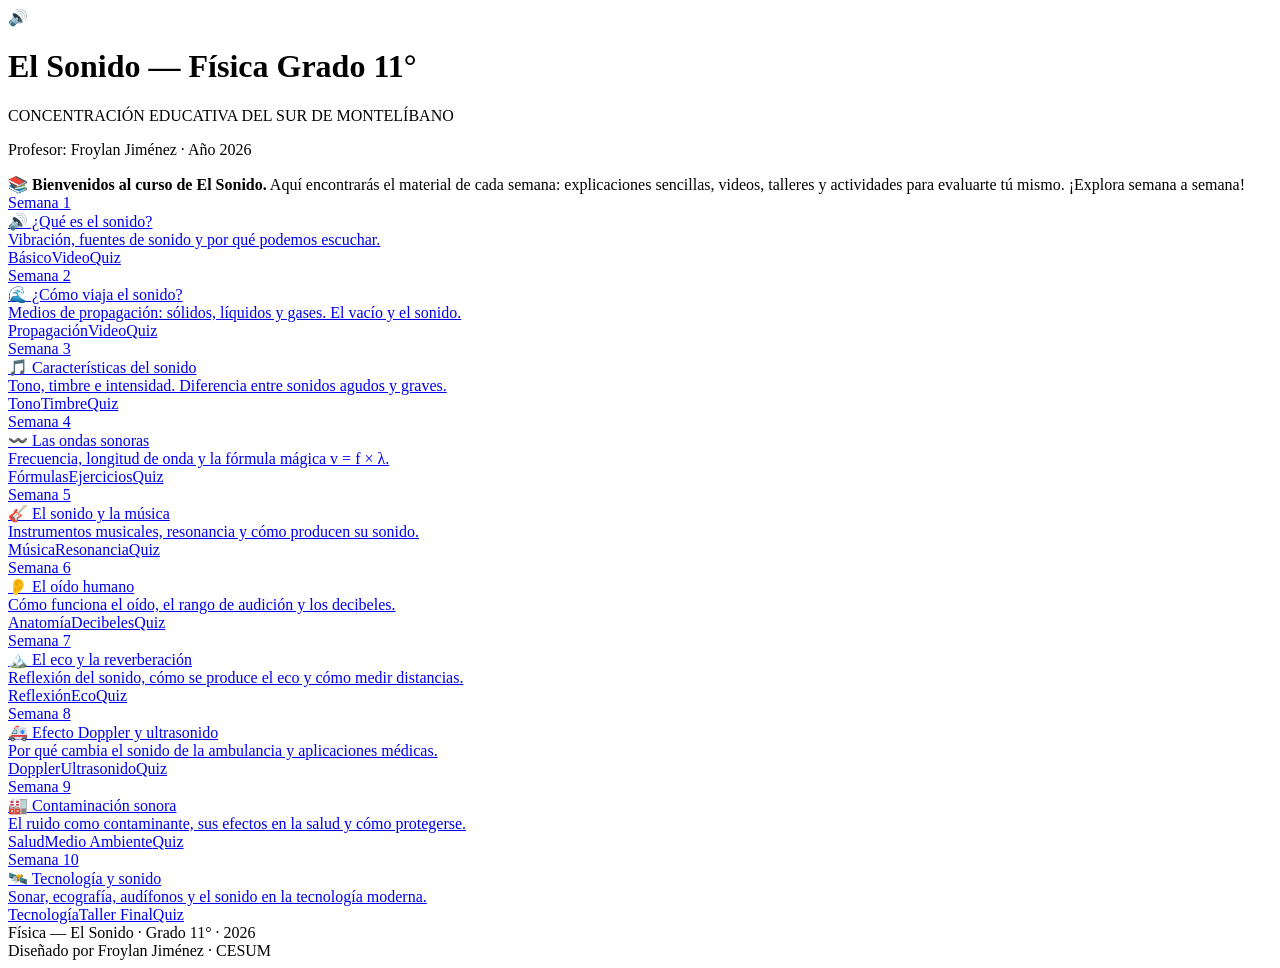
==== index.html @ 3eb586c8 "Agregar index.html" ====
<!DOCTYPE html>
<html lang="es">
<head>
<meta charset="UTF-8">
<meta name="viewport" content="width=device-width, initial-scale=1.0">
<title>Física — El Sonido | Grado 11° CESUM 2026</title>
<link rel="stylesheet" href="style.css">
</head>
<body>

<header class="site-header">
  <div class="logo-icon">🔊</div>
  <h1>El Sonido — Física Grado 11°</h1>
  <p class="subtitle">CONCENTRACIÓN EDUCATIVA DEL SUR DE MONTELÍBANO</p>
  <p class="profe">Profesor: Froylan Jiménez · Año 2026</p>
</header>

<div class="container">
  <div class="box box-info" style="margin-top:0">
    📚 <strong>Bienvenidos al curso de El Sonido.</strong> Aquí encontrarás el material de cada semana: explicaciones sencillas, videos, talleres y actividades para evaluarte tú mismo. ¡Explora semana a semana!
  </div>

  <div class="weeks-grid">

    <a href="semana1.html" class="week-card" style="border-color:#e53935">
      <div class="week-num">Semana 1</div>
      <div class="week-title">🔊 ¿Qué es el sonido?</div>
      <div class="week-desc">Vibración, fuentes de sonido y por qué podemos escuchar.</div>
      <div class="week-tags"><span class="tag">Básico</span><span class="tag">Video</span><span class="tag">Quiz</span></div>
    </a>

    <a href="semana2.html" class="week-card" style="border-color:#e67e22">
      <div class="week-num">Semana 2</div>
      <div class="week-title">🌊 ¿Cómo viaja el sonido?</div>
      <div class="week-desc">Medios de propagación: sólidos, líquidos y gases. El vacío y el sonido.</div>
      <div class="week-tags"><span class="tag">Propagación</span><span class="tag">Video</span><span class="tag">Quiz</span></div>
    </a>

    <a href="semana3.html" class="week-card" style="border-color:#f1c40f">
      <div class="week-num">Semana 3</div>
      <div class="week-title">🎵 Características del sonido</div>
      <div class="week-desc">Tono, timbre e intensidad. Diferencia entre sonidos agudos y graves.</div>
      <div class="week-tags"><span class="tag">Tono</span><span class="tag">Timbre</span><span class="tag">Quiz</span></div>
    </a>

    <a href="semana4.html" class="week-card" style="border-color:#2ecc71">
      <div class="week-num">Semana 4</div>
      <div class="week-title">〰️ Las ondas sonoras</div>
      <div class="week-desc">Frecuencia, longitud de onda y la fórmula mágica v = f × λ.</div>
      <div class="week-tags"><span class="tag">Fórmulas</span><span class="tag">Ejercicios</span><span class="tag">Quiz</span></div>
    </a>

    <a href="semana5.html" class="week-card" style="border-color:#1abc9c">
      <div class="week-num">Semana 5</div>
      <div class="week-title">🎸 El sonido y la música</div>
      <div class="week-desc">Instrumentos musicales, resonancia y cómo producen su sonido.</div>
      <div class="week-tags"><span class="tag">Música</span><span class="tag">Resonancia</span><span class="tag">Quiz</span></div>
    </a>

    <a href="semana6.html" class="week-card" style="border-color:#3498db">
      <div class="week-num">Semana 6</div>
      <div class="week-title">👂 El oído humano</div>
      <div class="week-desc">Cómo funciona el oído, el rango de audición y los decibeles.</div>
      <div class="week-tags"><span class="tag">Anatomía</span><span class="tag">Decibeles</span><span class="tag">Quiz</span></div>
    </a>

    <a href="semana7.html" class="week-card" style="border-color:#9b59b6">
      <div class="week-num">Semana 7</div>
      <div class="week-title">🏔️ El eco y la reverberación</div>
      <div class="week-desc">Reflexión del sonido, cómo se produce el eco y cómo medir distancias.</div>
      <div class="week-tags"><span class="tag">Reflexión</span><span class="tag">Eco</span><span class="tag">Quiz</span></div>
    </a>

    <a href="semana8.html" class="week-card" style="border-color:#e91e63">
      <div class="week-num">Semana 8</div>
      <div class="week-title">🚑 Efecto Doppler y ultrasonido</div>
      <div class="week-desc">Por qué cambia el sonido de la ambulancia y aplicaciones médicas.</div>
      <div class="week-tags"><span class="tag">Doppler</span><span class="tag">Ultrasonido</span><span class="tag">Quiz</span></div>
    </a>

    <a href="semana9.html" class="week-card" style="border-color:#ff5722">
      <div class="week-num">Semana 9</div>
      <div class="week-title">🏭 Contaminación sonora</div>
      <div class="week-desc">El ruido como contaminante, sus efectos en la salud y cómo protegerse.</div>
      <div class="week-tags"><span class="tag">Salud</span><span class="tag">Medio Ambiente</span><span class="tag">Quiz</span></div>
    </a>

    <a href="semana10.html" class="week-card" style="border-color:#607d8b">
      <div class="week-num">Semana 10</div>
      <div class="week-title">🛰️ Tecnología y sonido</div>
      <div class="week-desc">Sonar, ecografía, audífonos y el sonido en la tecnología moderna.</div>
      <div class="week-tags"><span class="tag">Tecnología</span><span class="tag">Taller Final</span><span class="tag">Quiz</span></div>
    </a>

  </div>
</div>

<footer class="site-footer">
  Física — El Sonido · Grado 11° · 2026
  <div class="creditos">Diseñado por Froylan Jiménez · CESUM</div>
</footer>
</body>
</html>
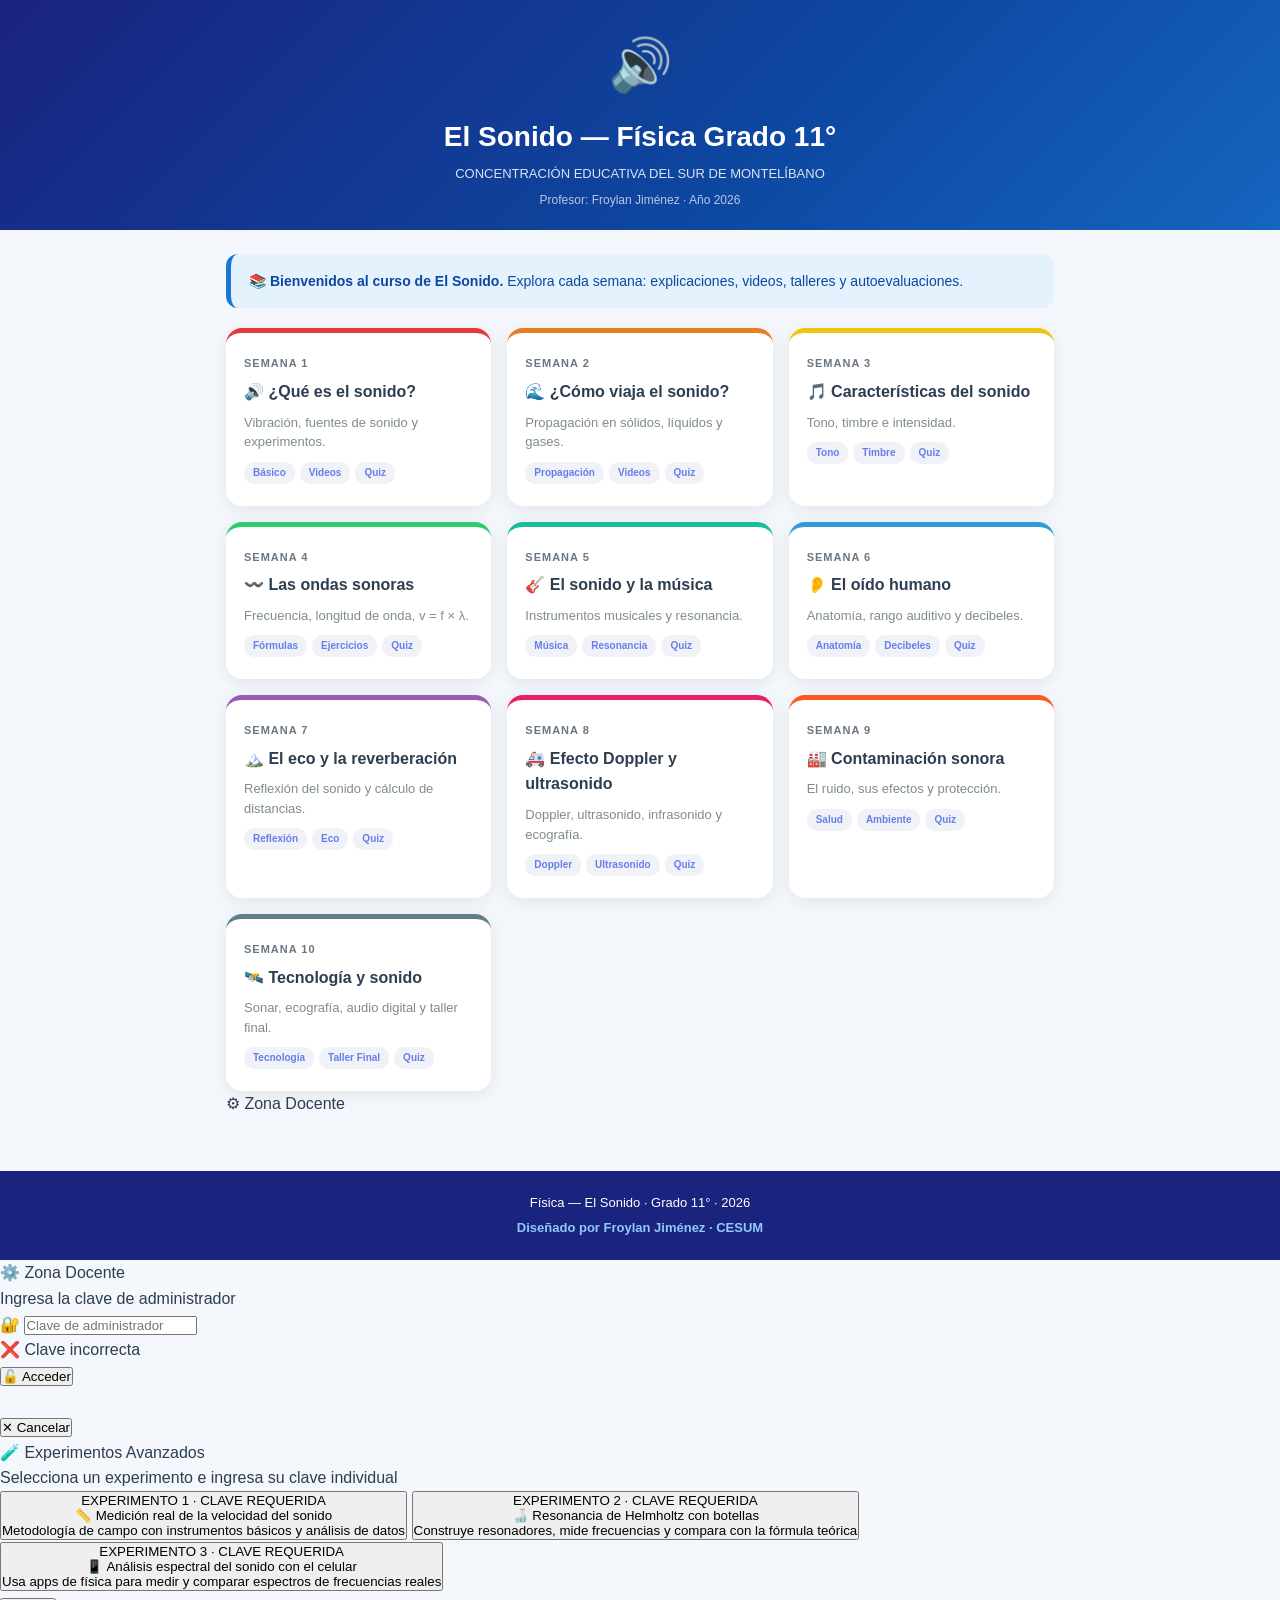
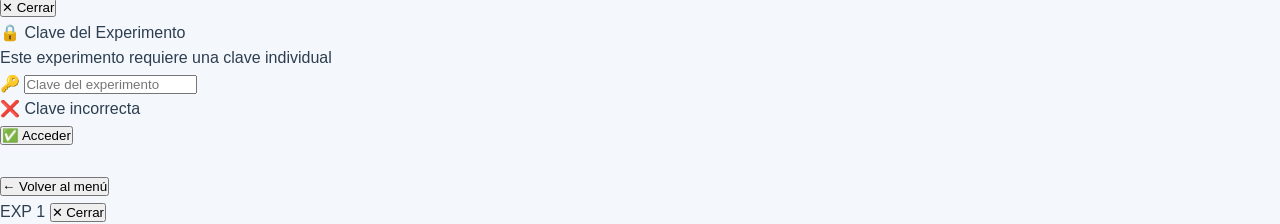
==== commit fbb9dec7: "fix: arreglar quiz, videos YouTube y agregar panel admin con experimentos" ====
--- a/index.html
+++ b/index.html
@@ -17,81 +17,65 @@
 
 <div class="container">
   <div class="box box-info" style="margin-top:0">
-    📚 <strong>Bienvenidos al curso de El Sonido.</strong> Aquí encontrarás el material de cada semana: explicaciones sencillas, videos, talleres y actividades para evaluarte tú mismo. ¡Explora semana a semana!
+    📚 <strong>Bienvenidos al curso de El Sonido.</strong> Explora cada semana: explicaciones, videos, talleres y autoevaluaciones.
   </div>
 
   <div class="weeks-grid">
-
     <a href="semana1.html" class="week-card" style="border-color:#e53935">
-      <div class="week-num">Semana 1</div>
-      <div class="week-title">🔊 ¿Qué es el sonido?</div>
-      <div class="week-desc">Vibración, fuentes de sonido y por qué podemos escuchar.</div>
-      <div class="week-tags"><span class="tag">Básico</span><span class="tag">Video</span><span class="tag">Quiz</span></div>
-    </a>
-
+      <div class="week-num">Semana 1</div><div class="week-title">🔊 ¿Qué es el sonido?</div>
+      <div class="week-desc">Vibración, fuentes de sonido y experimentos.</div>
+      <div class="week-tags"><span class="tag">Básico</span><span class="tag">Videos</span><span class="tag">Quiz</span></div>
+    </a>
     <a href="semana2.html" class="week-card" style="border-color:#e67e22">
-      <div class="week-num">Semana 2</div>
-      <div class="week-title">🌊 ¿Cómo viaja el sonido?</div>
-      <div class="week-desc">Medios de propagación: sólidos, líquidos y gases. El vacío y el sonido.</div>
-      <div class="week-tags"><span class="tag">Propagación</span><span class="tag">Video</span><span class="tag">Quiz</span></div>
-    </a>
-
+      <div class="week-num">Semana 2</div><div class="week-title">🌊 ¿Cómo viaja el sonido?</div>
+      <div class="week-desc">Propagación en sólidos, líquidos y gases.</div>
+      <div class="week-tags"><span class="tag">Propagación</span><span class="tag">Videos</span><span class="tag">Quiz</span></div>
+    </a>
     <a href="semana3.html" class="week-card" style="border-color:#f1c40f">
-      <div class="week-num">Semana 3</div>
-      <div class="week-title">🎵 Características del sonido</div>
-      <div class="week-desc">Tono, timbre e intensidad. Diferencia entre sonidos agudos y graves.</div>
+      <div class="week-num">Semana 3</div><div class="week-title">🎵 Características del sonido</div>
+      <div class="week-desc">Tono, timbre e intensidad.</div>
       <div class="week-tags"><span class="tag">Tono</span><span class="tag">Timbre</span><span class="tag">Quiz</span></div>
     </a>
-
     <a href="semana4.html" class="week-card" style="border-color:#2ecc71">
-      <div class="week-num">Semana 4</div>
-      <div class="week-title">〰️ Las ondas sonoras</div>
-      <div class="week-desc">Frecuencia, longitud de onda y la fórmula mágica v = f × λ.</div>
+      <div class="week-num">Semana 4</div><div class="week-title">〰️ Las ondas sonoras</div>
+      <div class="week-desc">Frecuencia, longitud de onda, v = f × λ.</div>
       <div class="week-tags"><span class="tag">Fórmulas</span><span class="tag">Ejercicios</span><span class="tag">Quiz</span></div>
     </a>
-
     <a href="semana5.html" class="week-card" style="border-color:#1abc9c">
-      <div class="week-num">Semana 5</div>
-      <div class="week-title">🎸 El sonido y la música</div>
-      <div class="week-desc">Instrumentos musicales, resonancia y cómo producen su sonido.</div>
+      <div class="week-num">Semana 5</div><div class="week-title">🎸 El sonido y la música</div>
+      <div class="week-desc">Instrumentos musicales y resonancia.</div>
       <div class="week-tags"><span class="tag">Música</span><span class="tag">Resonancia</span><span class="tag">Quiz</span></div>
     </a>
-
     <a href="semana6.html" class="week-card" style="border-color:#3498db">
-      <div class="week-num">Semana 6</div>
-      <div class="week-title">👂 El oído humano</div>
-      <div class="week-desc">Cómo funciona el oído, el rango de audición y los decibeles.</div>
+      <div class="week-num">Semana 6</div><div class="week-title">👂 El oído humano</div>
+      <div class="week-desc">Anatomía, rango auditivo y decibeles.</div>
       <div class="week-tags"><span class="tag">Anatomía</span><span class="tag">Decibeles</span><span class="tag">Quiz</span></div>
     </a>
-
     <a href="semana7.html" class="week-card" style="border-color:#9b59b6">
-      <div class="week-num">Semana 7</div>
-      <div class="week-title">🏔️ El eco y la reverberación</div>
-      <div class="week-desc">Reflexión del sonido, cómo se produce el eco y cómo medir distancias.</div>
+      <div class="week-num">Semana 7</div><div class="week-title">🏔️ El eco y la reverberación</div>
+      <div class="week-desc">Reflexión del sonido y cálculo de distancias.</div>
       <div class="week-tags"><span class="tag">Reflexión</span><span class="tag">Eco</span><span class="tag">Quiz</span></div>
     </a>
-
     <a href="semana8.html" class="week-card" style="border-color:#e91e63">
-      <div class="week-num">Semana 8</div>
-      <div class="week-title">🚑 Efecto Doppler y ultrasonido</div>
-      <div class="week-desc">Por qué cambia el sonido de la ambulancia y aplicaciones médicas.</div>
+      <div class="week-num">Semana 8</div><div class="week-title">🚑 Efecto Doppler y ultrasonido</div>
+      <div class="week-desc">Doppler, ultrasonido, infrasonido y ecografía.</div>
       <div class="week-tags"><span class="tag">Doppler</span><span class="tag">Ultrasonido</span><span class="tag">Quiz</span></div>
     </a>
-
     <a href="semana9.html" class="week-card" style="border-color:#ff5722">
-      <div class="week-num">Semana 9</div>
-      <div class="week-title">🏭 Contaminación sonora</div>
-      <div class="week-desc">El ruido como contaminante, sus efectos en la salud y cómo protegerse.</div>
-      <div class="week-tags"><span class="tag">Salud</span><span class="tag">Medio Ambiente</span><span class="tag">Quiz</span></div>
-    </a>
-
+      <div class="week-num">Semana 9</div><div class="week-title">🏭 Contaminación sonora</div>
+      <div class="week-desc">El ruido, sus efectos y protección.</div>
+      <div class="week-tags"><span class="tag">Salud</span><span class="tag">Ambiente</span><span class="tag">Quiz</span></div>
+    </a>
     <a href="semana10.html" class="week-card" style="border-color:#607d8b">
-      <div class="week-num">Semana 10</div>
-      <div class="week-title">🛰️ Tecnología y sonido</div>
-      <div class="week-desc">Sonar, ecografía, audífonos y el sonido en la tecnología moderna.</div>
+      <div class="week-num">Semana 10</div><div class="week-title">🛰️ Tecnología y sonido</div>
+      <div class="week-desc">Sonar, ecografía, audio digital y taller final.</div>
       <div class="week-tags"><span class="tag">Tecnología</span><span class="tag">Taller Final</span><span class="tag">Quiz</span></div>
     </a>
-
+  </div>
+
+  <!-- ADMIN ENTRY -->
+  <div class="admin-entry">
+    <span class="admin-link" onclick="abrirAdmin()">⚙ Zona Docente</span>
   </div>
 </div>
 
@@ -99,5 +83,321 @@
   Física — El Sonido · Grado 11° · 2026
   <div class="creditos">Diseñado por Froylan Jiménez · CESUM</div>
 </footer>
+
+<!-- ═══ MODAL ADMIN MASTER ══════════════════════════════════════════════════ -->
+<div class="admin-modal-overlay" id="adminOverlay">
+  <div class="admin-modal" id="adminModal">
+    <div class="admin-modal-title">⚙️ Zona Docente</div>
+    <div class="admin-modal-sub">Ingresa la clave de administrador</div>
+    <div class="admin-input-group">
+      <span class="admin-input-icon">🔐</span>
+      <input type="password" id="adminClaveInput" placeholder="Clave de administrador"
+             onkeypress="if(event.key==='Enter')verificarAdmin()">
+    </div>
+    <div class="admin-err" id="adminErr">❌ Clave incorrecta</div>
+    <button class="admin-submit" onclick="verificarAdmin()">🔓 Acceder</button>
+    <br><br>
+    <button class="admin-back" onclick="cerrarAdmin()">✕ Cancelar</button>
+  </div>
+</div>
+
+<!-- ═══ MODAL MENÚ EXPERIMENTOS ═════════════════════════════════════════════ -->
+<div class="admin-modal-overlay" id="menuExpOverlay">
+  <div class="admin-modal">
+    <div class="admin-modal-title">🧪 Experimentos Avanzados</div>
+    <div class="admin-modal-sub">Selecciona un experimento e ingresa su clave individual</div>
+    <div class="admin-exp-list">
+      <button class="admin-exp-btn" onclick="abrirExp(1)">
+        <div class="admin-exp-num">EXPERIMENTO 1 · CLAVE REQUERIDA</div>
+        <div class="admin-exp-name">📏 Medición real de la velocidad del sonido</div>
+        <div class="admin-exp-desc">Metodología de campo con instrumentos básicos y análisis de datos</div>
+      </button>
+      <button class="admin-exp-btn" onclick="abrirExp(2)">
+        <div class="admin-exp-num">EXPERIMENTO 2 · CLAVE REQUERIDA</div>
+        <div class="admin-exp-name">🍶 Resonancia de Helmholtz con botellas</div>
+        <div class="admin-exp-desc">Construye resonadores, mide frecuencias y compara con la fórmula teórica</div>
+      </button>
+      <button class="admin-exp-btn" onclick="abrirExp(3)">
+        <div class="admin-exp-num">EXPERIMENTO 3 · CLAVE REQUERIDA</div>
+        <div class="admin-exp-name">📱 Análisis espectral del sonido con el celular</div>
+        <div class="admin-exp-desc">Usa apps de física para medir y comparar espectros de frecuencias reales</div>
+      </button>
+    </div>
+    <button class="admin-back" onclick="cerrarMenuExp()">✕ Cerrar</button>
+  </div>
+</div>
+
+<!-- ═══ MODAL CLAVE EXPERIMENTO ═════════════════════════════════════════════ -->
+<div class="admin-modal-overlay" id="expClaveOverlay">
+  <div class="admin-modal">
+    <div class="admin-modal-title" id="expClaveTitle">🔒 Clave del Experimento</div>
+    <div class="admin-modal-sub">Este experimento requiere una clave individual</div>
+    <div class="admin-input-group">
+      <span class="admin-input-icon">🔑</span>
+      <input type="password" id="expClaveInput" placeholder="Clave del experimento"
+             onkeypress="if(event.key==='Enter')verificarExpClave()">
+    </div>
+    <div class="admin-err" id="expClaveErr">❌ Clave incorrecta</div>
+    <button class="admin-submit" onclick="verificarExpClave()">✅ Acceder</button>
+    <br><br>
+    <button class="admin-back" onclick="volverMenu()">← Volver al menú</button>
+  </div>
+</div>
+
+<!-- ═══ CONTENIDO EXPERIMENTOS ══════════════════════════════════════════════ -->
+<div class="admin-modal-overlay" id="expContentOverlay">
+  <div class="exp-modal">
+    <div class="exp-header">
+      <span class="exp-badge" id="expBadge">EXP 1</span>
+      <span class="exp-title" id="expTitle"></span>
+      <button class="close-exp" onclick="cerrarExpContent()">✕ Cerrar</button>
+    </div>
+    <div id="expContent"></div>
+  </div>
+</div>
+
+<script>
+// ── EXPERIMENTOS (contenido completo) ────────────────────────────────────────
+const EXPERIMENTOS = {
+  1: {
+    badge: "EXP 1 · MrBot01",
+    title: "Medición real de la velocidad del sonido",
+    clave: "MrBot01",
+    html: `
+      <div class="box box-info">🎯 <strong>Objetivo:</strong> Medir experimentalmente la velocidad del sonido en el aire y comparar con el valor teórico (343 m/s).</div>
+      <div class="section" style="margin:0 0 16px 0">
+        <div class="section-title" style="font-size:16px">📦 Materiales necesarios</div>
+        <ul>
+          <li>📏 Cinta métrica o medidor de 100 metros mínimo</li>
+          <li>📱 2 teléfonos celulares con cronómetro o app de medición de tiempo (recomendada: <strong>Physics Toolbox Suite</strong>)</li>
+          <li>👏 2 tablas de madera para hacer un golpe fuerte (o palmas)</li>
+          <li>📓 Cuaderno para anotar datos</li>
+          <li>👥 Mínimo 3 personas (2 experimentadores + 1 anotador)</li>
+        </ul>
+      </div>
+      <div class="section" style="margin:0 0 16px 0">
+        <div class="section-title" style="font-size:16px">🔬 Procedimiento</div>
+        <div class="steps">
+          <div class="step"><div class="step-num" style="background:#e94560">1</div><div class="step-text">Mide y marca una distancia de exactamente <strong>100 metros</strong> en campo abierto (cancha, calle larga).</div></div>
+          <div class="step"><div class="step-num" style="background:#e94560">2</div><div class="step-text">Persona A se ubica en un extremo con las tablas. Persona B en el otro extremo con cronómetro activo.</div></div>
+          <div class="step"><div class="step-num" style="background:#e94560">3</div><div class="step-text">Persona A golpea las tablas con fuerza. Persona B <strong>inicia el cronómetro</strong> al VER el movimiento (no al escuchar).</div></div>
+          <div class="step"><div class="step-num" style="background:#e94560">4</div><div class="step-text">Persona B <strong>detiene</strong> el cronómetro al escuchar el sonido. Ese tiempo es el que tardó el sonido en recorrer 100 m.</div></div>
+          <div class="step"><div class="step-num" style="background:#e94560">5</div><div class="step-text">Repite el experimento <strong>10 veces</strong> y anota todos los tiempos. Calcula el promedio.</div></div>
+          <div class="step"><div class="step-num" style="background:#e94560">6</div><div class="step-text">Calcula: v = d ÷ t = 100 m ÷ t_promedio</div></div>
+        </div>
+      </div>
+      <div class="section" style="margin:0 0 16px 0">
+        <div class="section-title" style="font-size:16px">📊 Tabla de datos (copia en tu cuaderno)</div>
+        <table style="width:100%;border-collapse:collapse;font-size:13px">
+          <tr style="background:#e94560;color:white"><th style="padding:8px">Intento</th><th style="padding:8px">Tiempo medido (s)</th><th style="padding:8px">v = 100/t (m/s)</th></tr>
+          ${Array.from({length:10},(_,i)=>`<tr style="background:${i%2?'white':'#f9f9f9'}"><td style="padding:8px;text-align:center">${i+1}</td><td style="padding:8px"></td><td style="padding:8px"></td></tr>`).join('')}
+          <tr style="background:#333;color:white"><td style="padding:8px;font-weight:700">PROMEDIO</td><td style="padding:8px"></td><td style="padding:8px"></td></tr>
+        </table>
+      </div>
+      <div class="section" style="margin:0 0 16px 0">
+        <div class="section-title" style="font-size:16px">🧮 Análisis de resultados</div>
+        <div class="box box-example">
+          <strong>Error porcentual:</strong><br>
+          Error% = |v_medida - 343| ÷ 343 × 100%<br><br>
+          Si tu error es menor al 10%, ¡el experimento fue exitoso!<br>
+          Si es mayor, analiza: ¿el cronometraje fue rápido? ¿La distancia fue exacta? ¿Había viento?
+        </div>
+      </div>
+      <div class="box box-tip">💡 <strong>Factor de corrección por temperatura:</strong> La velocidad del sonido cambia con la temperatura: v = 331 + 0.6×T (donde T es la temperatura en °C). Si hay 30°C, v = 331 + 18 = 349 m/s.</div>
+      <div class="box box-warn">📝 <strong>Preguntas de análisis para el informe:</strong><br>
+        1. ¿Tu valor se acerca al teórico? ¿Por qué puede haber diferencias?<br>
+        2. ¿Por qué la Persona B debe empezar el cronómetro al VER y no al ESCUCHAR?<br>
+        3. ¿Cómo afectaría el viento al resultado si sopla a favor o en contra?<br>
+        4. ¿Qué pasaría si repites el experimento en un día frío? ¿El tiempo sería mayor o menor?
+      </div>`
+  },
+  2: {
+    badge: "EXP 2 · MrBot001",
+    title: "Resonancia de Helmholtz con botellas",
+    clave: "MrBot001",
+    html: `
+      <div class="box box-info">🎯 <strong>Objetivo:</strong> Construir resonadores de Helmholtz con botellas de agua, medir su frecuencia de resonancia y comparar con la fórmula teórica.</div>
+      <div class="section" style="margin:0 0 16px 0">
+        <div class="section-title" style="font-size:16px">📦 Materiales</div>
+        <ul>
+          <li>🍶 5 botellas de vidrio o plástico grueso de distintos tamaños (250 mL, 500 mL, 1 L, 1.5 L, 2 L)</li>
+          <li>💧 Agua para llenar parcialmente las botellas</li>
+          <li>📏 Regla graduada</li>
+          <li>📱 Celular con app <strong>Spectroid</strong> (Android/iOS - gratis) o <strong>Physics Toolbox Suite</strong></li>
+          <li>🌬️ Tu boca (para soplar)</li>
+        </ul>
+      </div>
+      <div class="section" style="margin:0 0 16px 0">
+        <div class="section-title" style="font-size:16px">🔬 Procedimiento</div>
+        <div class="steps">
+          <div class="step"><div class="step-num" style="background:#3949ab">1</div><div class="step-text">Instala la app <strong>Spectroid</strong> en tu celular. Muestra el espectro de frecuencias en tiempo real.</div></div>
+          <div class="step"><div class="step-num" style="background:#3949ab">2</div><div class="step-text">Con la botella 1 (vacía): sopla suavemente sobre la boca de la botella hasta producir un tono claro. Anota la frecuencia que muestra la app.</div></div>
+          <div class="step"><div class="step-num" style="background:#3949ab">3</div><div class="step-text">Mide con la regla: <strong>L</strong> = longitud de la botella (m), <strong>D</strong> = diámetro de la boca (m).</div></div>
+          <div class="step"><div class="step-num" style="background:#3949ab">4</div><div class="step-text">Añade agua hasta llenar 1/4 de la botella. Sopla de nuevo y anota la nueva frecuencia.</div></div>
+          <div class="step"><div class="step-num" style="background:#3949ab">5</div><div class="step-text">Repite con 1/2 botella de agua y 3/4 de botella. Registra todas las frecuencias.</div></div>
+          <div class="step"><div class="step-num" style="background:#3949ab">6</div><div class="step-text">Repite los pasos 2-5 con cada botella de diferente tamaño.</div></div>
+        </div>
+      </div>
+      <div class="section" style="margin:0 0 16px 0">
+        <div class="section-title" style="font-size:16px">🧮 Fórmula del resonador de Helmholtz</div>
+        <div class="box box-formula">f = (v/2π) × √(A / (V × L_ef))<br>
+        <span style="font-size:12px;font-weight:400">
+          v = 343 m/s · A = área de la boca (π×r²) · V = volumen de aire en la botella · L_ef = longitud efectiva del cuello
+        </span></div>
+        <div class="box box-example">
+          <strong>Simplificación práctica:</strong> A mayor volumen de aire en la botella → menor frecuencia (tono más grave). A menor volumen (más agua) → mayor frecuencia (tono más agudo). Esto explica por qué al agregar agua el tono sube.
+        </div>
+      </div>
+      <div class="section" style="margin:0 0 16px 0">
+        <div class="section-title" style="font-size:16px">📊 Tabla de datos</div>
+        <table style="width:100%;border-collapse:collapse;font-size:12px">
+          <tr style="background:#3949ab;color:white"><th style="padding:7px">Botella</th><th style="padding:7px">Nivel agua</th><th style="padding:7px">Frecuencia medida (Hz)</th><th style="padding:7px">¿Agudo o grave?</th></tr>
+          <tr style="background:#f5f5f5"><td style="padding:7px">250 mL</td><td style="padding:7px">Vacía</td><td></td><td></td></tr>
+          <tr><td style="padding:7px">250 mL</td><td style="padding:7px">1/2 agua</td><td></td><td></td></tr>
+          <tr style="background:#f5f5f5"><td style="padding:7px">1 L</td><td style="padding:7px">Vacía</td><td></td><td></td></tr>
+          <tr><td style="padding:7px">1 L</td><td style="padding:7px">1/2 agua</td><td></td><td></td></tr>
+          <tr style="background:#f5f5f5"><td style="padding:7px">2 L</td><td style="padding:7px">Vacía</td><td></td><td></td></tr>
+          <tr><td style="padding:7px">2 L</td><td style="padding:7px">1/2 agua</td><td></td><td></td></tr>
+        </table>
+      </div>
+      <div class="box box-warn">📝 <strong>Preguntas para el informe:</strong><br>
+        1. ¿Qué relación encuentras entre el tamaño de la botella y la frecuencia de resonancia?<br>
+        2. Al agregar agua, ¿la frecuencia sube o baja? ¿Por qué?<br>
+        3. ¿Cómo aplica este principio en los instrumentos musicales de viento?<br>
+        4. Grafica frecuencia vs. volumen de agua. ¿Es una relación lineal o curva?
+      </div>`
+  },
+  3: {
+    badge: "EXP 3 · 001MrBot",
+    title: "Análisis espectral del sonido con el celular",
+    clave: "001MrBot",
+    html: `
+      <div class="box box-info">🎯 <strong>Objetivo:</strong> Usar el celular como osciloscopio y analizador de espectro para comparar las firmas de frecuencia de distintos sonidos y voces.</div>
+      <div class="section" style="margin:0 0 16px 0">
+        <div class="section-title" style="font-size:16px">📦 Materiales</div>
+        <ul>
+          <li>📱 Celular con app <strong>Physics Toolbox Suite</strong> (gratis en Play Store / App Store)</li>
+          <li>🎵 Diferentes fuentes de sonido: voz, instrumentos, silbato, parlante</li>
+          <li>🎵 App de tono puro: <strong>Frequency Sound Generator</strong> (gratis)</li>
+          <li>📓 Cuaderno para graficar o imprimir los espectros con capturas de pantalla</li>
+          <li>📐 Regla y lápiz para las gráficas</li>
+        </ul>
+      </div>
+      <div class="section" style="margin:0 0 16px 0">
+        <div class="section-title" style="font-size:16px">🔬 Procedimiento - Parte 1: Exploración básica</div>
+        <div class="steps">
+          <div class="step"><div class="step-num" style="background:#00796b">1</div><div class="step-text">Abre Physics Toolbox Suite → selecciona <strong>"Audio Oscilloscope"</strong>. Observa cómo la forma de onda cambia con diferentes sonidos.</div></div>
+          <div class="step"><div class="step-num" style="background:#00796b">2</div><div class="step-text">Canta la vocal <strong>"A"</strong> sostenida. Captura pantalla. Luego canta <strong>"O"</strong> y <strong>"E"</strong>. ¿Las formas de onda son distintas?</div></div>
+          <div class="step"><div class="step-num" style="background:#00796b">3</div><div class="step-text">Cambia a <strong>"Audio FFT"</strong> (Fast Fourier Transform). Esto muestra el espectro de frecuencias en tiempo real.</div></div>
+          <div class="step"><div class="step-num" style="background:#00796b">4</div><div class="step-text">Genera un tono puro de 440 Hz con la app Frequency Sound Generator y analízalo con FFT. Deberías ver un pico claro en 440 Hz.</div></div>
+          <div class="step"><div class="step-num" style="background:#00796b">5</div><div class="step-text">Ahora analiza la misma nota tocada en: guitarra, silbato, tu voz. Captura cada espectro. ¿Por qué son diferentes aunque la nota sea la misma?</div></div>
+        </div>
+      </div>
+      <div class="section" style="margin:0 0 16px 0">
+        <div class="section-title" style="font-size:16px">🔬 Procedimiento - Parte 2: Comparación de voces</div>
+        <div class="steps">
+          <div class="step"><div class="step-num" style="background:#00796b">6</div><div class="step-text">Cada estudiante del equipo dice su nombre en la misma intensidad. Captura el espectro de cada voz.</div></div>
+          <div class="step"><div class="step-num" style="background:#00796b">7</div><div class="step-text">Identifica la <strong>frecuencia fundamental</strong> (el pico más bajo) de cada voz. ¿Las voces masculinas tienen frecuencias más bajas que las femeninas?</div></div>
+          <div class="step"><div class="step-num" style="background:#00796b">8</div><div class="step-text">Observa los <strong>armónicos</strong>: los picos a 2×, 3×, 4× la frecuencia fundamental. Son los que dan el timbre a cada voz.</div></div>
+        </div>
+      </div>
+      <div class="section" style="margin:0 0 16px 0">
+        <div class="section-title" style="font-size:16px">📊 Tabla de análisis espectral</div>
+        <table style="width:100%;border-collapse:collapse;font-size:12px">
+          <tr style="background:#00796b;color:white"><th style="padding:7px">Fuente de sonido</th><th style="padding:7px">Freq. fundamental (Hz)</th><th style="padding:7px">Armónico 1 (Hz)</th><th style="padding:7px">Armónico 2 (Hz)</th><th style="padding:7px">¿Agudo/Grave?</th></tr>
+          <tr style="background:#f5f5f5"><td style="padding:7px">Tono puro 440 Hz</td><td style="padding:7px">440</td><td style="padding:7px">—</td><td style="padding:7px">—</td><td style="padding:7px">Medio</td></tr>
+          <tr><td style="padding:7px">Tu voz (di "A")</td><td></td><td></td><td></td><td></td></tr>
+          <tr style="background:#f5f5f5"><td style="padding:7px">Voz compañero/a</td><td></td><td></td><td></td><td></td></tr>
+          <tr><td style="padding:7px">Guitarra (misma nota)</td><td></td><td></td><td></td><td></td></tr>
+          <tr style="background:#f5f5f5"><td style="padding:7px">Silbato</td><td></td><td></td><td></td><td></td></tr>
+        </table>
+      </div>
+      <div class="box box-example">
+        <strong>¿Por qué la guitarra y tu voz suenan diferente aunque toquen el mismo tono?</strong><br>
+        Porque tienen diferentes <strong>armónicos</strong>: frecuencias múltiplas de la fundamental que se suman al sonido. La combinación única de armónicos es el <strong>timbre</strong>. Eso es exactamente lo que estás midiendo con el FFT.
+      </div>
+      <div class="box box-warn">📝 <strong>Preguntas para el informe:</strong><br>
+        1. ¿Qué diferencia hay entre el espectro de un tono puro y el de un instrumento musical?<br>
+        2. ¿Qué son los armónicos y qué característica del sonido determinan?<br>
+        3. Compara la frecuencia fundamental de las voces masculinas y femeninas. ¿Cuál es más baja?<br>
+        4. ¿Podrías identificar a una persona solo con su espectro de voz? ¿Cómo se aplica esto en tecnología (reconocimiento de voz)?
+      </div>`
+  }
+};
+
+let expActivo = null;
+
+function abrirAdmin() {
+  document.getElementById('adminClaveInput').value = '';
+  document.getElementById('adminErr').classList.remove('show');
+  document.getElementById('adminOverlay').classList.add('show');
+  setTimeout(() => document.getElementById('adminClaveInput').focus(), 100);
+}
+
+function cerrarAdmin() {
+  document.getElementById('adminOverlay').classList.remove('show');
+}
+
+function verificarAdmin() {
+  if (document.getElementById('adminClaveInput').value === 'putostodos') {
+    document.getElementById('adminOverlay').classList.remove('show');
+    document.getElementById('menuExpOverlay').classList.add('show');
+  } else {
+    const e = document.getElementById('adminErr');
+    e.classList.add('show');
+    document.getElementById('adminClaveInput').value = '';
+    document.getElementById('adminClaveInput').focus();
+    setTimeout(() => e.classList.remove('show'), 3000);
+  }
+}
+
+function cerrarMenuExp() {
+  document.getElementById('menuExpOverlay').classList.remove('show');
+}
+
+function abrirExp(num) {
+  expActivo = num;
+  document.getElementById('expClaveTitle').textContent = '🔒 ' + EXPERIMENTOS[num].title;
+  document.getElementById('expClaveInput').value = '';
+  document.getElementById('expClaveErr').classList.remove('show');
+  document.getElementById('menuExpOverlay').classList.remove('show');
+  document.getElementById('expClaveOverlay').classList.add('show');
+  setTimeout(() => document.getElementById('expClaveInput').focus(), 100);
+}
+
+function volverMenu() {
+  document.getElementById('expClaveOverlay').classList.remove('show');
+  document.getElementById('menuExpOverlay').classList.add('show');
+}
+
+function verificarExpClave() {
+  const exp = EXPERIMENTOS[expActivo];
+  if (document.getElementById('expClaveInput').value === exp.clave) {
+    document.getElementById('expClaveOverlay').classList.remove('show');
+    document.getElementById('expBadge').textContent = exp.badge;
+    document.getElementById('expTitle').textContent = exp.title;
+    document.getElementById('expContent').innerHTML = exp.html;
+    document.getElementById('expContentOverlay').classList.add('show');
+  } else {
+    const e = document.getElementById('expClaveErr');
+    e.classList.add('show');
+    document.getElementById('expClaveInput').value = '';
+    document.getElementById('expClaveInput').focus();
+    setTimeout(() => e.classList.remove('show'), 3000);
+  }
+}
+
+function cerrarExpContent() {
+  document.getElementById('expContentOverlay').classList.remove('show');
+  expActivo = null;
+}
+
+// Cerrar modales con click fuera
+['adminOverlay','menuExpOverlay','expClaveOverlay','expContentOverlay'].forEach(id => {
+  document.getElementById(id).addEventListener('click', function(e) {
+    if (e.target === this) this.classList.remove('show');
+  });
+});
+</script>
 </body>
-</html>
+</html>
--- a/style.css
+++ b/style.css
@@ -0,0 +1,101 @@
+/* ── BASE ── */
+*{margin:0;padding:0;box-sizing:border-box}
+body{font-family:'Segoe UI',Tahoma,Geneva,Verdana,sans-serif;background:#f4f7fb;color:#2c3e50;line-height:1.6}
+a{text-decoration:none;color:inherit}
+
+/* ── HEADER ── */
+.site-header{background:linear-gradient(135deg,#1a237e 0%,#0d47a1 60%,#1565c0 100%);color:white;padding:24px 20px 20px;text-align:center}
+.site-header .logo-icon{font-size:52px;margin-bottom:8px}
+.site-header h1{font-size:clamp(20px,4vw,28px);font-weight:900;margin-bottom:4px}
+.site-header .subtitle{font-size:13px;opacity:.85}
+.site-header .profe{font-size:12px;opacity:.7;margin-top:6px}
+
+/* ── NAV ── */
+.main-nav{background:#0d47a1;padding:10px 16px;display:flex;align-items:center;gap:12px;flex-wrap:wrap;justify-content:center}
+.nav-back{background:rgba(255,255,255,.15);color:white;padding:7px 14px;border-radius:20px;font-size:13px;font-weight:600;transition:.2s}
+.nav-back:hover{background:rgba(255,255,255,.3)}
+
+/* ── MAIN CONTAINER ── */
+.container{max-width:860px;margin:0 auto;padding:24px 16px}
+
+/* ── WEEK CARD (index) ── */
+.weeks-grid{display:grid;grid-template-columns:repeat(auto-fill,minmax(240px,1fr));gap:16px;margin-top:20px}
+.week-card{background:white;border-radius:16px;padding:22px 18px;box-shadow:0 4px 18px rgba(0,0,0,.08);border-top:5px solid;cursor:pointer;transition:all .25s;display:block}
+.week-card:hover{transform:translateY(-4px);box-shadow:0 10px 30px rgba(0,0,0,.15)}
+.week-num{font-size:11px;font-weight:700;opacity:.7;text-transform:uppercase;letter-spacing:1px;margin-bottom:6px}
+.week-title{font-size:16px;font-weight:800;margin-bottom:8px}
+.week-desc{font-size:13px;color:#7f8c8d;line-height:1.5}
+.week-tags{margin-top:10px;display:flex;flex-wrap:wrap;gap:5px}
+.tag{font-size:10px;font-weight:700;padding:3px 9px;border-radius:10px;background:#f0f2f8;color:#667eea}
+
+/* ── SECTION STYLES ── */
+.section{background:white;border-radius:16px;padding:26px;margin-bottom:22px;box-shadow:0 4px 18px rgba(0,0,0,.07)}
+.section-title{font-size:20px;font-weight:800;margin-bottom:16px;display:flex;align-items:center;gap:10px}
+.section p{margin-bottom:12px;font-size:15px;line-height:1.7}
+.section ul,.section ol{padding-left:22px;margin-bottom:12px}
+.section li{margin-bottom:6px;font-size:15px;line-height:1.6}
+
+/* ── HIGHLIGHT BOXES ── */
+.box{border-radius:12px;padding:16px 18px;margin:14px 0;font-size:14px;line-height:1.6}
+.box-tip{background:#e8f5e9;border-left:5px solid #43a047;color:#1b5e20}
+.box-warn{background:#fff8e1;border-left:5px solid #ffa000;color:#5d4037}
+.box-info{background:#e3f2fd;border-left:5px solid #1976d2;color:#0d47a1}
+.box-formula{background:#f3e5f5;border-left:5px solid #7b1fa2;color:#4a148c;font-family:monospace;font-size:16px;font-weight:700;text-align:center;padding:18px}
+.box-example{background:#fce4ec;border-left:5px solid #c2185b;color:#880e4f}
+
+/* ── VIDEO EMBED ── */
+.video-wrap{position:relative;padding-bottom:56.25%;height:0;border-radius:12px;overflow:hidden;margin:16px 0;box-shadow:0 4px 16px rgba(0,0,0,.15)}
+.video-wrap iframe{position:absolute;top:0;left:0;width:100%;height:100%;border:none}
+.video-caption{font-size:12px;color:#7f8c8d;text-align:center;margin-top:6px;margin-bottom:16px}
+
+/* ── STEP BY STEP ── */
+.steps{counter-reset:step;margin:14px 0}
+.step{display:flex;gap:14px;margin-bottom:14px;align-items:flex-start}
+.step-num{min-width:32px;height:32px;border-radius:50%;display:flex;align-items:center;justify-content:center;font-weight:900;font-size:14px;color:white;flex-shrink:0}
+.step-text{font-size:14px;line-height:1.6;padding-top:4px}
+
+/* ── QUIZ ── */
+.quiz-section{background:linear-gradient(135deg,#e8eaf6,#e3f2fd);border-radius:16px;padding:24px;margin-top:20px}
+.quiz-title{font-size:18px;font-weight:800;color:#1a237e;margin-bottom:18px;display:flex;align-items:center;gap:8px}
+.quiz-question{background:white;border-radius:12px;padding:18px;margin-bottom:14px;box-shadow:0 2px 8px rgba(0,0,0,.08)}
+.quiz-q-text{font-size:15px;font-weight:700;color:#2c3e50;margin-bottom:12px}
+.quiz-options label{display:flex;align-items:center;gap:10px;padding:9px 12px;border-radius:8px;margin-bottom:6px;cursor:pointer;font-size:14px;border:2px solid #ecf0f1;transition:.2s}
+.quiz-options label:hover{border-color:#667eea;background:#f8f9ff}
+.quiz-options input[type=radio]{accent-color:#667eea;width:16px;height:16px}
+.quiz-options label.correct{background:#e8f5e9;border-color:#43a047;color:#1b5e20;font-weight:700}
+.quiz-options label.wrong{background:#fce4ec;border-color:#e53935;color:#b71c1c}
+.quiz-feedback{font-size:13px;margin-top:8px;padding:8px 12px;border-radius:8px;display:none;font-weight:600}
+.quiz-feedback.correct{background:#e8f5e9;color:#2e7d32;display:block}
+.quiz-feedback.wrong{background:#fce4ec;color:#c62828;display:block}
+.quiz-btn{width:100%;padding:14px;background:linear-gradient(135deg,#1a237e,#1565c0);color:white;border:none;border-radius:10px;font-size:16px;font-weight:700;cursor:pointer;margin-top:8px;transition:.2s}
+.quiz-btn:hover{transform:translateY(-2px);box-shadow:0 6px 20px rgba(21,101,192,.4)}
+.quiz-result{text-align:center;padding:18px;background:white;border-radius:12px;margin-top:14px;display:none}
+.quiz-result-num{font-size:48px;font-weight:900}
+.quiz-result-msg{font-size:15px;color:#555;margin-top:6px}
+.quiz-retry{margin-top:12px;padding:10px 24px;background:#ecf0f1;border:none;border-radius:8px;font-weight:700;cursor:pointer;font-size:14px}
+
+/* ── ACTIVITY ── */
+.activity{background:#fff3e0;border-radius:12px;padding:18px;margin:14px 0;border-left:5px solid #ef6c00}
+.activity-title{font-weight:800;color:#e65100;margin-bottom:8px;font-size:15px}
+
+/* ── TALLER ── */
+.taller{background:#e8eaf6;border-radius:12px;padding:18px;margin:14px 0;border-left:5px solid #3949ab}
+.taller-title{font-weight:800;color:#1a237e;margin-bottom:12px;font-size:15px}
+.taller-item{margin-bottom:10px;padding:10px 12px;background:white;border-radius:8px;font-size:14px}
+
+/* ── PROGRESS BAR ── */
+.week-progress{display:flex;align-items:center;gap:10px;margin-bottom:20px;background:white;padding:14px 18px;border-radius:12px;box-shadow:0 2px 8px rgba(0,0,0,.07)}
+.progress-bar{flex:1;background:#ecf0f1;border-radius:10px;height:8px;overflow:hidden}
+.progress-fill{height:100%;border-radius:10px;background:linear-gradient(90deg,#1565c0,#42a5f5);transition:width .5s}
+.progress-text{font-size:12px;color:#7f8c8d;font-weight:600;white-space:nowrap}
+
+/* ── FOOTER ── */
+.site-footer{background:#1a237e;color:white;text-align:center;padding:22px 16px;margin-top:30px;font-size:13px}
+.site-footer .creditos{font-weight:700;color:#90caf9;margin-top:4px}
+
+/* ── RESPONSIVE ── */
+@media(max-width:600px){
+    .weeks-grid{grid-template-columns:1fr}
+    .section{padding:18px 14px}
+    .quiz-section{padding:16px 14px}
+}
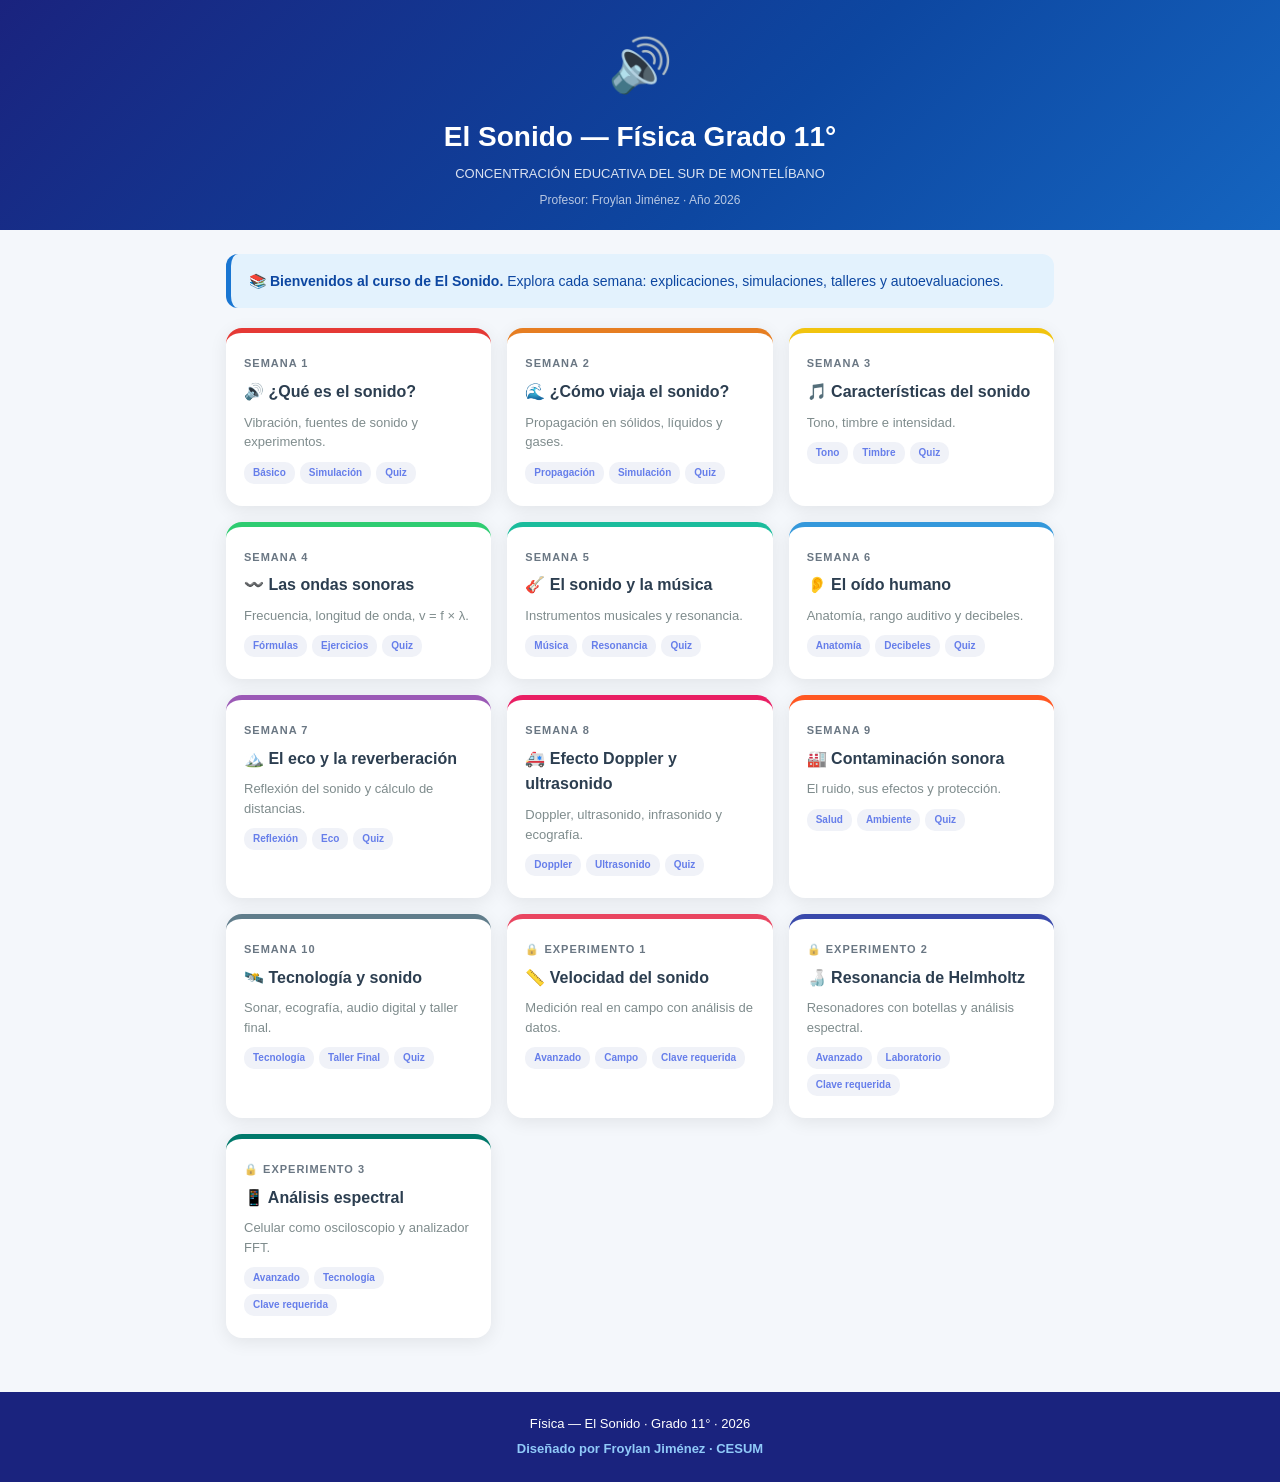
==== commit 718b237c: "Update index.html" ====
--- a/index.html
+++ b/index.html
@@ -17,19 +17,19 @@
 
 <div class="container">
   <div class="box box-info" style="margin-top:0">
-    📚 <strong>Bienvenidos al curso de El Sonido.</strong> Explora cada semana: explicaciones, videos, talleres y autoevaluaciones.
+    📚 <strong>Bienvenidos al curso de El Sonido.</strong> Explora cada semana: explicaciones, simulaciones, talleres y autoevaluaciones.
   </div>
 
   <div class="weeks-grid">
     <a href="semana1.html" class="week-card" style="border-color:#e53935">
       <div class="week-num">Semana 1</div><div class="week-title">🔊 ¿Qué es el sonido?</div>
       <div class="week-desc">Vibración, fuentes de sonido y experimentos.</div>
-      <div class="week-tags"><span class="tag">Básico</span><span class="tag">Videos</span><span class="tag">Quiz</span></div>
+      <div class="week-tags"><span class="tag">Básico</span><span class="tag">Simulación</span><span class="tag">Quiz</span></div>
     </a>
     <a href="semana2.html" class="week-card" style="border-color:#e67e22">
       <div class="week-num">Semana 2</div><div class="week-title">🌊 ¿Cómo viaja el sonido?</div>
       <div class="week-desc">Propagación en sólidos, líquidos y gases.</div>
-      <div class="week-tags"><span class="tag">Propagación</span><span class="tag">Videos</span><span class="tag">Quiz</span></div>
+      <div class="week-tags"><span class="tag">Propagación</span><span class="tag">Simulación</span><span class="tag">Quiz</span></div>
     </a>
     <a href="semana3.html" class="week-card" style="border-color:#f1c40f">
       <div class="week-num">Semana 3</div><div class="week-title">🎵 Características del sonido</div>
@@ -71,11 +71,26 @@
       <div class="week-desc">Sonar, ecografía, audio digital y taller final.</div>
       <div class="week-tags"><span class="tag">Tecnología</span><span class="tag">Taller Final</span><span class="tag">Quiz</span></div>
     </a>
-  </div>
-
-  <!-- ADMIN ENTRY -->
-  <div class="admin-entry">
-    <span class="admin-link" onclick="abrirAdmin()">⚙ Zona Docente</span>
+
+    <!-- EXPERIMENTOS AVANZADOS (misma cuadrícula, clave individual) -->
+    <div class="week-card exp-card" style="border-color:#e94560" onclick="abrirExp(1)">
+      <div class="week-num exp-label">🔒 Experimento 1</div>
+      <div class="week-title">📏 Velocidad del sonido</div>
+      <div class="week-desc">Medición real en campo con análisis de datos.</div>
+      <div class="week-tags"><span class="tag tag-exp">Avanzado</span><span class="tag tag-exp">Campo</span><span class="tag tag-exp">Clave requerida</span></div>
+    </div>
+    <div class="week-card exp-card" style="border-color:#3949ab" onclick="abrirExp(2)">
+      <div class="week-num exp-label">🔒 Experimento 2</div>
+      <div class="week-title">🍶 Resonancia de Helmholtz</div>
+      <div class="week-desc">Resonadores con botellas y análisis espectral.</div>
+      <div class="week-tags"><span class="tag tag-exp">Avanzado</span><span class="tag tag-exp">Laboratorio</span><span class="tag tag-exp">Clave requerida</span></div>
+    </div>
+    <div class="week-card exp-card" style="border-color:#00796b" onclick="abrirExp(3)">
+      <div class="week-num exp-label">🔒 Experimento 3</div>
+      <div class="week-title">📱 Análisis espectral</div>
+      <div class="week-desc">Celular como osciloscopio y analizador FFT.</div>
+      <div class="week-tags"><span class="tag tag-exp">Avanzado</span><span class="tag tag-exp">Tecnología</span><span class="tag tag-exp">Clave requerida</span></div>
+    </div>
   </div>
 </div>
 
@@ -84,63 +99,20 @@
   <div class="creditos">Diseñado por Froylan Jiménez · CESUM</div>
 </footer>
 
-<!-- ═══ MODAL ADMIN MASTER ══════════════════════════════════════════════════ -->
-<div class="admin-modal-overlay" id="adminOverlay">
-  <div class="admin-modal" id="adminModal">
-    <div class="admin-modal-title">⚙️ Zona Docente</div>
-    <div class="admin-modal-sub">Ingresa la clave de administrador</div>
-    <div class="admin-input-group">
-      <span class="admin-input-icon">🔐</span>
-      <input type="password" id="adminClaveInput" placeholder="Clave de administrador"
-             onkeypress="if(event.key==='Enter')verificarAdmin()">
-    </div>
-    <div class="admin-err" id="adminErr">❌ Clave incorrecta</div>
-    <button class="admin-submit" onclick="verificarAdmin()">🔓 Acceder</button>
-    <br><br>
-    <button class="admin-back" onclick="cerrarAdmin()">✕ Cancelar</button>
-  </div>
-</div>
-
-<!-- ═══ MODAL MENÚ EXPERIMENTOS ═════════════════════════════════════════════ -->
-<div class="admin-modal-overlay" id="menuExpOverlay">
-  <div class="admin-modal">
-    <div class="admin-modal-title">🧪 Experimentos Avanzados</div>
-    <div class="admin-modal-sub">Selecciona un experimento e ingresa su clave individual</div>
-    <div class="admin-exp-list">
-      <button class="admin-exp-btn" onclick="abrirExp(1)">
-        <div class="admin-exp-num">EXPERIMENTO 1 · CLAVE REQUERIDA</div>
-        <div class="admin-exp-name">📏 Medición real de la velocidad del sonido</div>
-        <div class="admin-exp-desc">Metodología de campo con instrumentos básicos y análisis de datos</div>
-      </button>
-      <button class="admin-exp-btn" onclick="abrirExp(2)">
-        <div class="admin-exp-num">EXPERIMENTO 2 · CLAVE REQUERIDA</div>
-        <div class="admin-exp-name">🍶 Resonancia de Helmholtz con botellas</div>
-        <div class="admin-exp-desc">Construye resonadores, mide frecuencias y compara con la fórmula teórica</div>
-      </button>
-      <button class="admin-exp-btn" onclick="abrirExp(3)">
-        <div class="admin-exp-num">EXPERIMENTO 3 · CLAVE REQUERIDA</div>
-        <div class="admin-exp-name">📱 Análisis espectral del sonido con el celular</div>
-        <div class="admin-exp-desc">Usa apps de física para medir y comparar espectros de frecuencias reales</div>
-      </button>
-    </div>
-    <button class="admin-back" onclick="cerrarMenuExp()">✕ Cerrar</button>
-  </div>
-</div>
-
 <!-- ═══ MODAL CLAVE EXPERIMENTO ═════════════════════════════════════════════ -->
 <div class="admin-modal-overlay" id="expClaveOverlay">
   <div class="admin-modal">
-    <div class="admin-modal-title" id="expClaveTitle">🔒 Clave del Experimento</div>
+    <div class="admin-modal-title" id="expClaveTitle">🔒 Experimento</div>
     <div class="admin-modal-sub">Este experimento requiere una clave individual</div>
     <div class="admin-input-group">
       <span class="admin-input-icon">🔑</span>
-      <input type="password" id="expClaveInput" placeholder="Clave del experimento"
+      <input type="password" id="expClaveInput" placeholder="Ingresa la clave"
              onkeypress="if(event.key==='Enter')verificarExpClave()">
     </div>
     <div class="admin-err" id="expClaveErr">❌ Clave incorrecta</div>
     <button class="admin-submit" onclick="verificarExpClave()">✅ Acceder</button>
     <br><br>
-    <button class="admin-back" onclick="volverMenu()">← Volver al menú</button>
+    <button class="admin-back" onclick="cerrarExpClave()">✕ Cancelar</button>
   </div>
 </div>
 
@@ -157,7 +129,6 @@
 </div>
 
 <script>
-// ── EXPERIMENTOS (contenido completo) ────────────────────────────────────────
 const EXPERIMENTOS = {
   1: {
     badge: "EXP 1 · MrBot01",
@@ -327,47 +298,19 @@
 
 let expActivo = null;
 
-function abrirAdmin() {
-  document.getElementById('adminClaveInput').value = '';
-  document.getElementById('adminErr').classList.remove('show');
-  document.getElementById('adminOverlay').classList.add('show');
-  setTimeout(() => document.getElementById('adminClaveInput').focus(), 100);
-}
-
-function cerrarAdmin() {
-  document.getElementById('adminOverlay').classList.remove('show');
-}
-
-function verificarAdmin() {
-  if (document.getElementById('adminClaveInput').value === 'putostodos') {
-    document.getElementById('adminOverlay').classList.remove('show');
-    document.getElementById('menuExpOverlay').classList.add('show');
-  } else {
-    const e = document.getElementById('adminErr');
-    e.classList.add('show');
-    document.getElementById('adminClaveInput').value = '';
-    document.getElementById('adminClaveInput').focus();
-    setTimeout(() => e.classList.remove('show'), 3000);
-  }
-}
-
-function cerrarMenuExp() {
-  document.getElementById('menuExpOverlay').classList.remove('show');
-}
-
 function abrirExp(num) {
   expActivo = num;
-  document.getElementById('expClaveTitle').textContent = '🔒 ' + EXPERIMENTOS[num].title;
+  const exp = EXPERIMENTOS[num];
+  document.getElementById('expClaveTitle').textContent = '🔒 ' + exp.title;
   document.getElementById('expClaveInput').value = '';
   document.getElementById('expClaveErr').classList.remove('show');
-  document.getElementById('menuExpOverlay').classList.remove('show');
   document.getElementById('expClaveOverlay').classList.add('show');
   setTimeout(() => document.getElementById('expClaveInput').focus(), 100);
 }
 
-function volverMenu() {
+function cerrarExpClave() {
   document.getElementById('expClaveOverlay').classList.remove('show');
-  document.getElementById('menuExpOverlay').classList.add('show');
+  expActivo = null;
 }
 
 function verificarExpClave() {
@@ -392,12 +335,11 @@
   expActivo = null;
 }
 
-// Cerrar modales con click fuera
-['adminOverlay','menuExpOverlay','expClaveOverlay','expContentOverlay'].forEach(id => {
+['expClaveOverlay','expContentOverlay'].forEach(id => {
   document.getElementById(id).addEventListener('click', function(e) {
     if (e.target === this) this.classList.remove('show');
   });
 });
 </script>
 </body>
-</html>+</html>
--- a/style.css
+++ b/style.css
@@ -99,3 +99,90 @@
     .section{padding:18px 14px}
     .quiz-section{padding:16px 14px}
 }
+
+/* ── YOUTUBE SEARCH BUTTON ── */
+.yt-search-box {
+    display:flex; align-items:center; gap:14px; background:#fff;
+    border:2px solid #e53935; border-radius:12px; padding:14px 16px;
+    margin:10px 0; transition:.2s;
+}
+.yt-search-box:hover { box-shadow:0 4px 16px rgba(229,57,53,.2); }
+.yt-icon { font-size:32px; flex-shrink:0; }
+.yt-text { flex:1; }
+.yt-label { font-weight:700; color:#2c3e50; font-size:14px; }
+.yt-hint { font-size:12px; color:#95a5a6; margin-top:2px; }
+.yt-btn {
+    background:#e53935; color:white; padding:9px 18px;
+    border-radius:8px; font-weight:700; font-size:13px;
+    text-decoration:none; white-space:nowrap; transition:.2s;
+}
+.yt-btn:hover { background:#c62828; }
+
+/* ── ADMIN PANEL ── */
+.admin-entry {
+    margin-top:22px; border-top:2px dashed #ecf0f1; padding-top:18px;
+    text-align:center;
+}
+.admin-link {
+    font-size:11px; color:#bdc3c7; cursor:pointer; transition:.2s;
+    user-select:none;
+}
+.admin-link:hover { color:#7f8c8d; }
+
+.admin-modal-overlay {
+    display:none; position:fixed; top:0; left:0; width:100%; height:100%;
+    background:rgba(0,0,0,.6); z-index:2000;
+    justify-content:center; align-items:center;
+}
+.admin-modal-overlay.show { display:flex; animation:fadeIn .25s ease-out; }
+
+.admin-modal {
+    background:#1a1a2e; border-radius:18px; padding:36px 28px;
+    max-width:420px; width:92%; color:white;
+    box-shadow:0 24px 60px rgba(0,0,0,.6);
+    animation:slideIn .3s ease-out;
+}
+.admin-modal-title { font-size:20px; font-weight:800; text-align:center; margin-bottom:6px; }
+.admin-modal-sub { font-size:13px; color:#aaa; text-align:center; margin-bottom:24px; }
+
+.admin-exp-list { display:flex; flex-direction:column; gap:12px; margin-bottom:20px; }
+.admin-exp-btn {
+    background:linear-gradient(135deg,#16213e,#0f3460);
+    border:1px solid #e94560; border-radius:10px; padding:14px 16px;
+    color:white; text-align:left; cursor:pointer; transition:.2s;
+}
+.admin-exp-btn:hover { border-color:#ff6b6b; background:linear-gradient(135deg,#1a1a3e,#1a4080); }
+.admin-exp-num { font-size:10px; color:#e94560; font-weight:700; letter-spacing:1px; margin-bottom:4px; }
+.admin-exp-name { font-size:14px; font-weight:700; }
+.admin-exp-desc { font-size:12px; color:#aaa; margin-top:2px; }
+.admin-back { width:100%; padding:11px; background:#333; border:none; border-radius:8px; color:#ccc; font-size:13px; font-weight:600; cursor:pointer; }
+.admin-back:hover { background:#444; }
+
+.admin-input-group { position:relative; margin-bottom:14px; }
+.admin-input-group input {
+    width:100%; padding:13px 14px 13px 44px;
+    background:#16213e; border:2px solid #e94560; border-radius:10px;
+    font-size:16px; color:white; outline:none; letter-spacing:2px;
+}
+.admin-input-group input::placeholder { color:#666; letter-spacing:0; }
+.admin-input-group input:focus { border-color:#ff6b6b; }
+.admin-input-icon { position:absolute; left:14px; top:50%; transform:translateY(-50%); font-size:18px; }
+.admin-err { color:#ff6b6b; font-size:13px; margin-bottom:10px; display:none; text-align:center; }
+.admin-err.show { display:block; animation:shake .4s ease-out; }
+.admin-submit {
+    width:100%; padding:13px; background:linear-gradient(135deg,#e94560,#c0392b);
+    border:none; border-radius:10px; color:white; font-size:15px;
+    font-weight:700; cursor:pointer; transition:.2s;
+}
+.admin-submit:hover { transform:translateY(-2px); }
+
+/* ── EXPERIMENT CONTENT ── */
+.exp-modal {
+    background:white; border-radius:18px; padding:28px 24px;
+    max-width:700px; width:94%; max-height:90vh; overflow-y:auto;
+    animation:slideIn .3s ease-out;
+}
+.exp-header { display:flex; align-items:center; gap:12px; margin-bottom:20px; }
+.exp-badge { background:#e94560; color:white; padding:4px 12px; border-radius:20px; font-size:11px; font-weight:700; white-space:nowrap; }
+.exp-title { font-size:20px; font-weight:800; color:#2c3e50; }
+.close-exp { margin-left:auto; background:#ecf0f1; border:none; border-radius:8px; padding:8px 14px; cursor:pointer; font-weight:700; color:#2c3e50; }
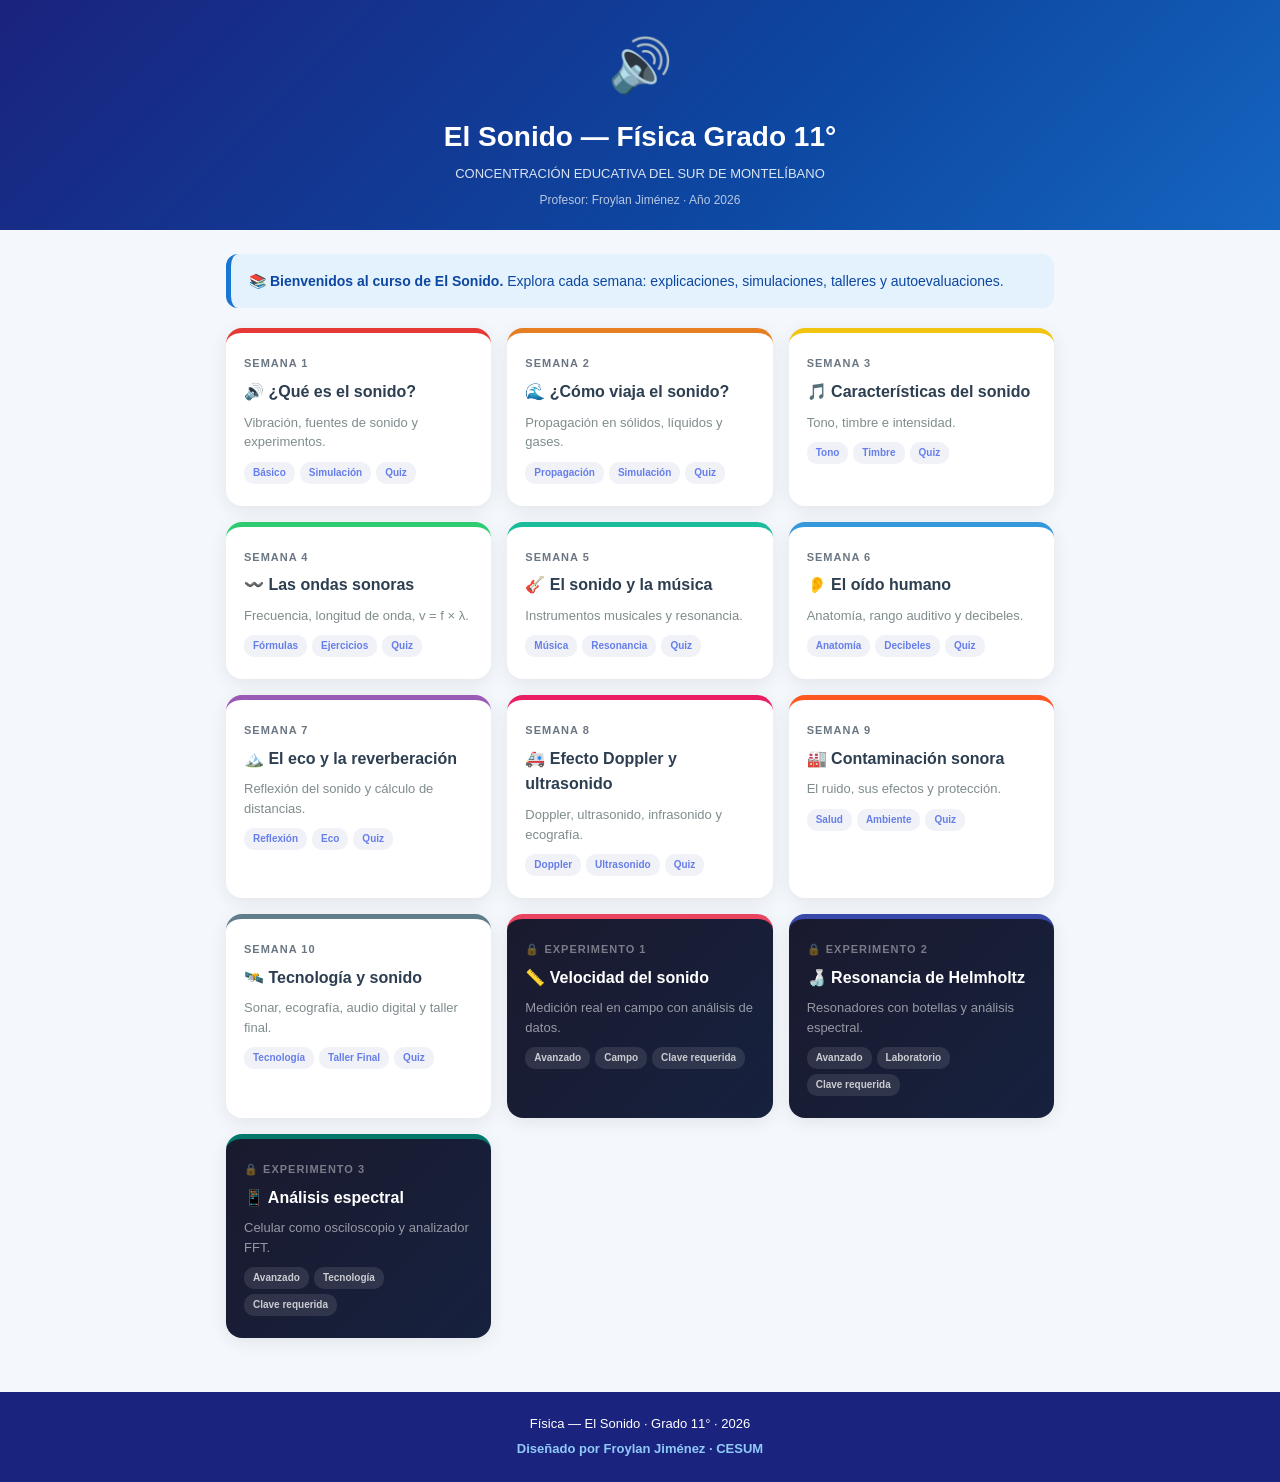
==== commit f2ef2a5e: "Fix quiz inline + add competency exercises: index.html" ====
--- a/index.html
+++ b/index.html
@@ -122,6 +122,7 @@
     <div class="exp-header">
       <span class="exp-badge" id="expBadge">EXP 1</span>
       <span class="exp-title" id="expTitle"></span>
+      <button class="print-exp-btn" onclick="printExp()">🖨️ Imprimir</button>
       <button class="close-exp" onclick="cerrarExpContent()">✕ Cerrar</button>
     </div>
     <div id="expContent"></div>
@@ -330,6 +331,36 @@
   }
 }
 
+function printExp(){
+  var exp=EXPERIMENTOS[expActivo];
+  if(!exp)return;
+  var printCSS=`body{font-family:'Segoe UI',sans-serif;max-width:800px;margin:0 auto;padding:24px;color:#2c3e50;font-size:14px}
+h1{color:#1a237e;border-bottom:3px solid #1a237e;padding-bottom:10px;margin-bottom:20px;font-size:22px}
+.box{border-radius:8px;padding:14px 16px;margin:12px 0;font-size:13px;line-height:1.6}
+.box-info{background:#e3f2fd;border-left:5px solid #1976d2;color:#0d47a1}
+.box-tip{background:#e8f5e9;border-left:5px solid #43a047;color:#1b5e20}
+.box-warn{background:#fff8e1;border-left:5px solid #ffa000;color:#5d4037}
+.box-formula{background:#f3e5f5;border-left:5px solid #7b1fa2;color:#4a148c;font-family:monospace;font-size:15px;font-weight:700;text-align:center;padding:16px}
+.box-example{background:#fce4ec;border-left:5px solid #c2185b;color:#880e4f}
+.section{background:#f9f9f9;border-radius:8px;padding:16px;margin-bottom:16px}
+.section-title{font-size:15px;font-weight:800;margin-bottom:12px}
+.steps{display:flex;flex-direction:column;gap:8px}
+.step{display:flex;gap:10px;align-items:flex-start}
+.step-num{min-width:28px;height:28px;border-radius:50%;display:flex;align-items:center;justify-content:center;color:white;font-weight:700;font-size:12px}
+.step-text{font-size:13px;line-height:1.6;padding-top:3px}
+ul{padding-left:20px}li{margin-bottom:5px;font-size:13px}
+table{width:100%;border-collapse:collapse;font-size:12px}
+th,td{border:1px solid #ddd;padding:7px;text-align:left}
+.print-header{display:flex;justify-content:space-between;align-items:center;margin-bottom:20px;padding-bottom:12px;border-bottom:2px solid #1a237e}
+.print-logo{font-size:13px;color:#555}`;
+  var w=window.open('','_blank','width=900,height=700');
+  w.document.write('<!DOCTYPE html><html><head><meta charset="UTF-8"><title>'+exp.title+'</title><style>'+printCSS+'</style></head><body>');
+  w.document.write('<div class="print-header"><div><strong style="font-size:16px;color:#1a237e">'+exp.title+'</strong></div><div class="print-logo">Física 11° · CESUM 2026<br>Profesor: Froylan Jiménez</div></div>');
+  w.document.write(exp.html);
+  w.document.write('<script>setTimeout(function(){window.print();},400);<\/script>');
+  w.document.write('</body></html>');
+  w.document.close();
+}
 function cerrarExpContent() {
   document.getElementById('expContentOverlay').classList.remove('show');
   expActivo = null;
--- a/style.css
+++ b/style.css
@@ -118,16 +118,18 @@
 }
 .yt-btn:hover { background:#c62828; }
 
-/* ── ADMIN PANEL ── */
-.admin-entry {
-    margin-top:22px; border-top:2px dashed #ecf0f1; padding-top:18px;
-    text-align:center;
+/* ── EXPERIMENT CARDS (en weeks-grid) ── */
+.exp-card {
+    background:linear-gradient(135deg,#1a1a2e 0%,#16213e 100%);
+    color:white; cursor:pointer; user-select:none;
 }
-.admin-link {
-    font-size:11px; color:#bdc3c7; cursor:pointer; transition:.2s;
-    user-select:none;
-}
-.admin-link:hover { color:#7f8c8d; }
+.exp-card:hover { transform:translateY(-4px); box-shadow:0 10px 30px rgba(0,0,0,.35); }
+.exp-card .week-num.exp-label { color:rgba(255,255,255,.6); }
+.exp-card .week-title { color:white; }
+.exp-card .week-desc { color:rgba(255,255,255,.55); }
+.tag-exp { background:rgba(255,255,255,.1) !important; color:rgba(255,255,255,.75) !important; }
+
+/* ── ADMIN PANEL (legacy, kept for modal styles) ── */
 
 .admin-modal-overlay {
     display:none; position:fixed; top:0; left:0; width:100%; height:100%;
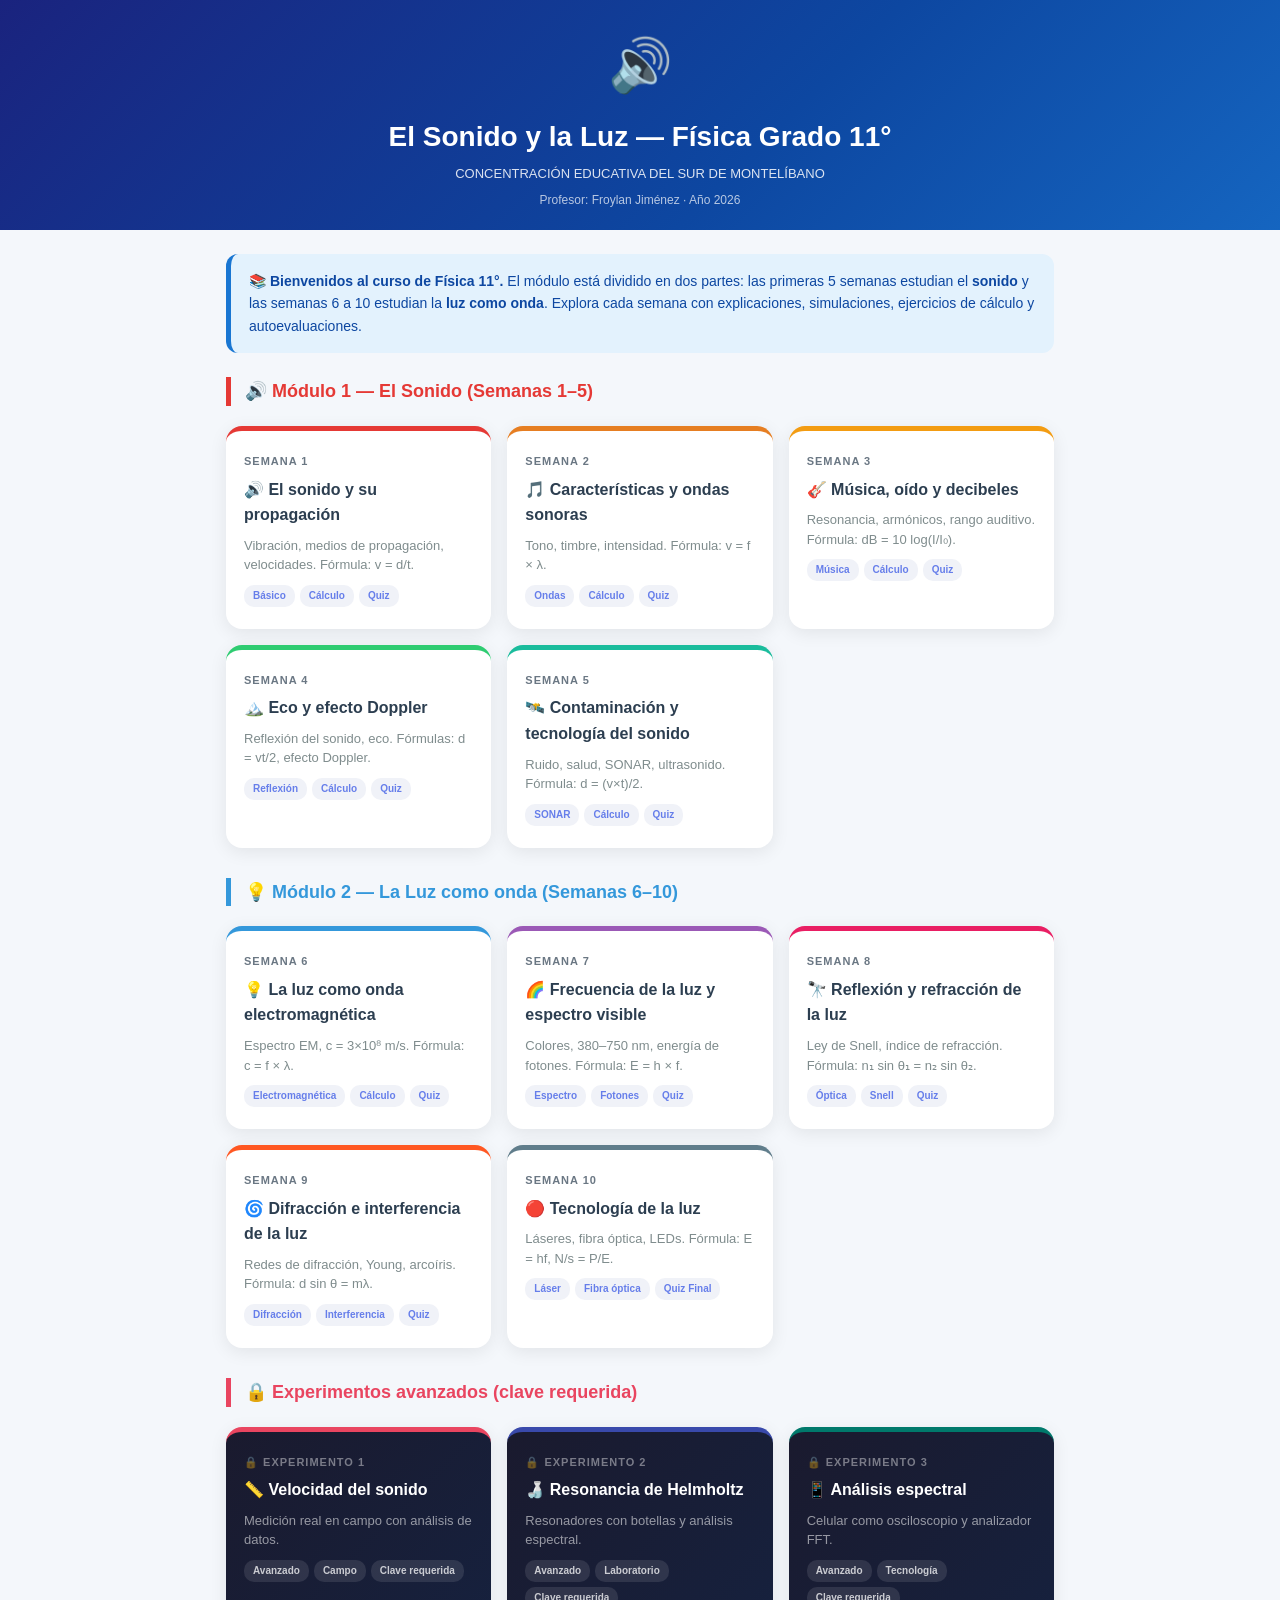
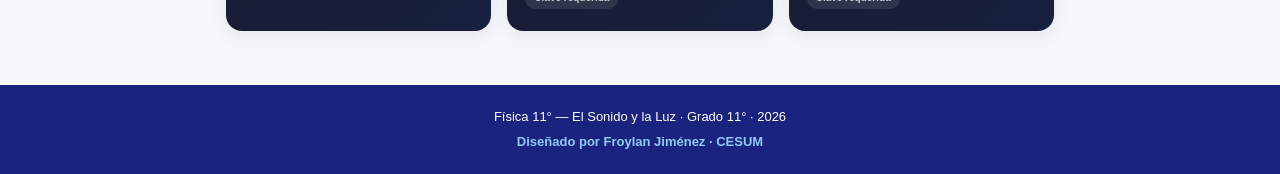
==== commit 7fc45e78: "Reestructura completa: comprime sonido a 5 semanas, agrega módulo de luz - Comprime 10 semanas de so" ====
--- a/index.html
+++ b/index.html
@@ -3,76 +3,96 @@
 <head>
 <meta charset="UTF-8">
 <meta name="viewport" content="width=device-width, initial-scale=1.0">
-<title>Física — El Sonido | Grado 11° CESUM 2026</title>
+<title>Física 11° — Sonido y Luz | CESUM 2026</title>
 <link rel="stylesheet" href="style.css">
 </head>
 <body>
 
 <header class="site-header">
   <div class="logo-icon">🔊</div>
-  <h1>El Sonido — Física Grado 11°</h1>
+  <h1>El Sonido y la Luz — Física Grado 11°</h1>
   <p class="subtitle">CONCENTRACIÓN EDUCATIVA DEL SUR DE MONTELÍBANO</p>
   <p class="profe">Profesor: Froylan Jiménez · Año 2026</p>
 </header>
 
 <div class="container">
   <div class="box box-info" style="margin-top:0">
-    📚 <strong>Bienvenidos al curso de El Sonido.</strong> Explora cada semana: explicaciones, simulaciones, talleres y autoevaluaciones.
-  </div>
-
+    📚 <strong>Bienvenidos al curso de Física 11°.</strong> El módulo está dividido en dos partes: las primeras 5 semanas estudian el <strong>sonido</strong> y las semanas 6 a 10 estudian la <strong>luz como onda</strong>. Explora cada semana con explicaciones, simulaciones, ejercicios de cálculo y autoevaluaciones.
+  </div>
+
+  <!-- MÓDULO 1: SONIDO -->
+  <h3 style="font-size:18px;font-weight:800;color:#e53935;margin:24px 0 12px 0;padding-left:14px;border-left:5px solid #e53935">🔊 Módulo 1 — El Sonido (Semanas 1–5)</h3>
   <div class="weeks-grid">
     <a href="semana1.html" class="week-card" style="border-color:#e53935">
-      <div class="week-num">Semana 1</div><div class="week-title">🔊 ¿Qué es el sonido?</div>
-      <div class="week-desc">Vibración, fuentes de sonido y experimentos.</div>
-      <div class="week-tags"><span class="tag">Básico</span><span class="tag">Simulación</span><span class="tag">Quiz</span></div>
+      <div class="week-num">Semana 1</div>
+      <div class="week-title">🔊 El sonido y su propagación</div>
+      <div class="week-desc">Vibración, medios de propagación, velocidades. Fórmula: v = d/t.</div>
+      <div class="week-tags"><span class="tag">Básico</span><span class="tag">Cálculo</span><span class="tag">Quiz</span></div>
     </a>
     <a href="semana2.html" class="week-card" style="border-color:#e67e22">
-      <div class="week-num">Semana 2</div><div class="week-title">🌊 ¿Cómo viaja el sonido?</div>
-      <div class="week-desc">Propagación en sólidos, líquidos y gases.</div>
-      <div class="week-tags"><span class="tag">Propagación</span><span class="tag">Simulación</span><span class="tag">Quiz</span></div>
-    </a>
-    <a href="semana3.html" class="week-card" style="border-color:#f1c40f">
-      <div class="week-num">Semana 3</div><div class="week-title">🎵 Características del sonido</div>
-      <div class="week-desc">Tono, timbre e intensidad.</div>
-      <div class="week-tags"><span class="tag">Tono</span><span class="tag">Timbre</span><span class="tag">Quiz</span></div>
+      <div class="week-num">Semana 2</div>
+      <div class="week-title">🎵 Características y ondas sonoras</div>
+      <div class="week-desc">Tono, timbre, intensidad. Fórmula: v = f × λ.</div>
+      <div class="week-tags"><span class="tag">Ondas</span><span class="tag">Cálculo</span><span class="tag">Quiz</span></div>
+    </a>
+    <a href="semana3.html" class="week-card" style="border-color:#f39c12">
+      <div class="week-num">Semana 3</div>
+      <div class="week-title">🎸 Música, oído y decibeles</div>
+      <div class="week-desc">Resonancia, armónicos, rango auditivo. Fórmula: dB = 10 log(I/I₀).</div>
+      <div class="week-tags"><span class="tag">Música</span><span class="tag">Cálculo</span><span class="tag">Quiz</span></div>
     </a>
     <a href="semana4.html" class="week-card" style="border-color:#2ecc71">
-      <div class="week-num">Semana 4</div><div class="week-title">〰️ Las ondas sonoras</div>
-      <div class="week-desc">Frecuencia, longitud de onda, v = f × λ.</div>
-      <div class="week-tags"><span class="tag">Fórmulas</span><span class="tag">Ejercicios</span><span class="tag">Quiz</span></div>
+      <div class="week-num">Semana 4</div>
+      <div class="week-title">🏔️ Eco y efecto Doppler</div>
+      <div class="week-desc">Reflexión del sonido, eco. Fórmulas: d = vt/2, efecto Doppler.</div>
+      <div class="week-tags"><span class="tag">Reflexión</span><span class="tag">Cálculo</span><span class="tag">Quiz</span></div>
     </a>
     <a href="semana5.html" class="week-card" style="border-color:#1abc9c">
-      <div class="week-num">Semana 5</div><div class="week-title">🎸 El sonido y la música</div>
-      <div class="week-desc">Instrumentos musicales y resonancia.</div>
-      <div class="week-tags"><span class="tag">Música</span><span class="tag">Resonancia</span><span class="tag">Quiz</span></div>
-    </a>
+      <div class="week-num">Semana 5</div>
+      <div class="week-title">🛰️ Contaminación y tecnología del sonido</div>
+      <div class="week-desc">Ruido, salud, SONAR, ultrasonido. Fórmula: d = (v×t)/2.</div>
+      <div class="week-tags"><span class="tag">SONAR</span><span class="tag">Cálculo</span><span class="tag">Quiz</span></div>
+    </a>
+  </div>
+
+  <!-- MÓDULO 2: LUZ -->
+  <h3 style="font-size:18px;font-weight:800;color:#3498db;margin:30px 0 12px 0;padding-left:14px;border-left:5px solid #3498db">💡 Módulo 2 — La Luz como onda (Semanas 6–10)</h3>
+  <div class="weeks-grid">
     <a href="semana6.html" class="week-card" style="border-color:#3498db">
-      <div class="week-num">Semana 6</div><div class="week-title">👂 El oído humano</div>
-      <div class="week-desc">Anatomía, rango auditivo y decibeles.</div>
-      <div class="week-tags"><span class="tag">Anatomía</span><span class="tag">Decibeles</span><span class="tag">Quiz</span></div>
+      <div class="week-num">Semana 6</div>
+      <div class="week-title">💡 La luz como onda electromagnética</div>
+      <div class="week-desc">Espectro EM, c = 3×10⁸ m/s. Fórmula: c = f × λ.</div>
+      <div class="week-tags"><span class="tag">Electromagnética</span><span class="tag">Cálculo</span><span class="tag">Quiz</span></div>
     </a>
     <a href="semana7.html" class="week-card" style="border-color:#9b59b6">
-      <div class="week-num">Semana 7</div><div class="week-title">🏔️ El eco y la reverberación</div>
-      <div class="week-desc">Reflexión del sonido y cálculo de distancias.</div>
-      <div class="week-tags"><span class="tag">Reflexión</span><span class="tag">Eco</span><span class="tag">Quiz</span></div>
+      <div class="week-num">Semana 7</div>
+      <div class="week-title">🌈 Frecuencia de la luz y espectro visible</div>
+      <div class="week-desc">Colores, 380–750 nm, energía de fotones. Fórmula: E = h × f.</div>
+      <div class="week-tags"><span class="tag">Espectro</span><span class="tag">Fotones</span><span class="tag">Quiz</span></div>
     </a>
     <a href="semana8.html" class="week-card" style="border-color:#e91e63">
-      <div class="week-num">Semana 8</div><div class="week-title">🚑 Efecto Doppler y ultrasonido</div>
-      <div class="week-desc">Doppler, ultrasonido, infrasonido y ecografía.</div>
-      <div class="week-tags"><span class="tag">Doppler</span><span class="tag">Ultrasonido</span><span class="tag">Quiz</span></div>
+      <div class="week-num">Semana 8</div>
+      <div class="week-title">🔭 Reflexión y refracción de la luz</div>
+      <div class="week-desc">Ley de Snell, índice de refracción. Fórmula: n₁ sin θ₁ = n₂ sin θ₂.</div>
+      <div class="week-tags"><span class="tag">Óptica</span><span class="tag">Snell</span><span class="tag">Quiz</span></div>
     </a>
     <a href="semana9.html" class="week-card" style="border-color:#ff5722">
-      <div class="week-num">Semana 9</div><div class="week-title">🏭 Contaminación sonora</div>
-      <div class="week-desc">El ruido, sus efectos y protección.</div>
-      <div class="week-tags"><span class="tag">Salud</span><span class="tag">Ambiente</span><span class="tag">Quiz</span></div>
+      <div class="week-num">Semana 9</div>
+      <div class="week-title">🌀 Difracción e interferencia de la luz</div>
+      <div class="week-desc">Redes de difracción, Young, arcoíris. Fórmula: d sin θ = mλ.</div>
+      <div class="week-tags"><span class="tag">Difracción</span><span class="tag">Interferencia</span><span class="tag">Quiz</span></div>
     </a>
     <a href="semana10.html" class="week-card" style="border-color:#607d8b">
-      <div class="week-num">Semana 10</div><div class="week-title">🛰️ Tecnología y sonido</div>
-      <div class="week-desc">Sonar, ecografía, audio digital y taller final.</div>
-      <div class="week-tags"><span class="tag">Tecnología</span><span class="tag">Taller Final</span><span class="tag">Quiz</span></div>
-    </a>
-
-    <!-- EXPERIMENTOS AVANZADOS (misma cuadrícula, clave individual) -->
+      <div class="week-num">Semana 10</div>
+      <div class="week-title">🔴 Tecnología de la luz</div>
+      <div class="week-desc">Láseres, fibra óptica, LEDs. Fórmula: E = hf, N/s = P/E.</div>
+      <div class="week-tags"><span class="tag">Láser</span><span class="tag">Fibra óptica</span><span class="tag">Quiz Final</span></div>
+    </a>
+  </div>
+
+  <!-- EXPERIMENTOS AVANZADOS -->
+  <h3 style="font-size:18px;font-weight:800;color:#e94560;margin:30px 0 12px 0;padding-left:14px;border-left:5px solid #e94560">🔒 Experimentos avanzados (clave requerida)</h3>
+  <div class="weeks-grid">
     <div class="week-card exp-card" style="border-color:#e94560" onclick="abrirExp(1)">
       <div class="week-num exp-label">🔒 Experimento 1</div>
       <div class="week-title">📏 Velocidad del sonido</div>
@@ -95,7 +115,7 @@
 </div>
 
 <footer class="site-footer">
-  Física — El Sonido · Grado 11° · 2026
+  Física 11° — El Sonido y la Luz · Grado 11° · 2026
   <div class="creditos">Diseñado por Froylan Jiménez · CESUM</div>
 </footer>
 
@@ -141,8 +161,8 @@
         <div class="section-title" style="font-size:16px">📦 Materiales necesarios</div>
         <ul>
           <li>📏 Cinta métrica o medidor de 100 metros mínimo</li>
-          <li>📱 2 teléfonos celulares con cronómetro o app de medición de tiempo (recomendada: <strong>Physics Toolbox Suite</strong>)</li>
-          <li>👏 2 tablas de madera para hacer un golpe fuerte (o palmas)</li>
+          <li>📱 2 teléfonos celulares con cronómetro</li>
+          <li>👏 2 tablas de madera para hacer un golpe fuerte</li>
           <li>📓 Cuaderno para anotar datos</li>
           <li>👥 Mínimo 3 personas (2 experimentadores + 1 anotador)</li>
         </ul>
@@ -150,37 +170,28 @@
       <div class="section" style="margin:0 0 16px 0">
         <div class="section-title" style="font-size:16px">🔬 Procedimiento</div>
         <div class="steps">
-          <div class="step"><div class="step-num" style="background:#e94560">1</div><div class="step-text">Mide y marca una distancia de exactamente <strong>100 metros</strong> en campo abierto (cancha, calle larga).</div></div>
-          <div class="step"><div class="step-num" style="background:#e94560">2</div><div class="step-text">Persona A se ubica en un extremo con las tablas. Persona B en el otro extremo con cronómetro activo.</div></div>
-          <div class="step"><div class="step-num" style="background:#e94560">3</div><div class="step-text">Persona A golpea las tablas con fuerza. Persona B <strong>inicia el cronómetro</strong> al VER el movimiento (no al escuchar).</div></div>
-          <div class="step"><div class="step-num" style="background:#e94560">4</div><div class="step-text">Persona B <strong>detiene</strong> el cronómetro al escuchar el sonido. Ese tiempo es el que tardó el sonido en recorrer 100 m.</div></div>
-          <div class="step"><div class="step-num" style="background:#e94560">5</div><div class="step-text">Repite el experimento <strong>10 veces</strong> y anota todos los tiempos. Calcula el promedio.</div></div>
+          <div class="step"><div class="step-num" style="background:#e94560">1</div><div class="step-text">Mide y marca una distancia de exactamente <strong>100 metros</strong> en campo abierto.</div></div>
+          <div class="step"><div class="step-num" style="background:#e94560">2</div><div class="step-text">Persona A en un extremo con las tablas. Persona B en el otro extremo con cronómetro activo.</div></div>
+          <div class="step"><div class="step-num" style="background:#e94560">3</div><div class="step-text">Persona A golpea las tablas. Persona B <strong>inicia el cronómetro</strong> al VER el movimiento (no al escuchar).</div></div>
+          <div class="step"><div class="step-num" style="background:#e94560">4</div><div class="step-text">Persona B <strong>detiene</strong> el cronómetro al escuchar el sonido.</div></div>
+          <div class="step"><div class="step-num" style="background:#e94560">5</div><div class="step-text">Repite <strong>10 veces</strong>. Calcula el promedio.</div></div>
           <div class="step"><div class="step-num" style="background:#e94560">6</div><div class="step-text">Calcula: v = d ÷ t = 100 m ÷ t_promedio</div></div>
         </div>
       </div>
       <div class="section" style="margin:0 0 16px 0">
-        <div class="section-title" style="font-size:16px">📊 Tabla de datos (copia en tu cuaderno)</div>
+        <div class="section-title" style="font-size:16px">📊 Tabla de datos</div>
         <table style="width:100%;border-collapse:collapse;font-size:13px">
-          <tr style="background:#e94560;color:white"><th style="padding:8px">Intento</th><th style="padding:8px">Tiempo medido (s)</th><th style="padding:8px">v = 100/t (m/s)</th></tr>
+          <tr style="background:#e94560;color:white"><th style="padding:8px">Intento</th><th style="padding:8px">Tiempo (s)</th><th style="padding:8px">v = 100/t (m/s)</th></tr>
           ${Array.from({length:10},(_,i)=>`<tr style="background:${i%2?'white':'#f9f9f9'}"><td style="padding:8px;text-align:center">${i+1}</td><td style="padding:8px"></td><td style="padding:8px"></td></tr>`).join('')}
           <tr style="background:#333;color:white"><td style="padding:8px;font-weight:700">PROMEDIO</td><td style="padding:8px"></td><td style="padding:8px"></td></tr>
         </table>
       </div>
-      <div class="section" style="margin:0 0 16px 0">
-        <div class="section-title" style="font-size:16px">🧮 Análisis de resultados</div>
-        <div class="box box-example">
-          <strong>Error porcentual:</strong><br>
-          Error% = |v_medida - 343| ÷ 343 × 100%<br><br>
-          Si tu error es menor al 10%, ¡el experimento fue exitoso!<br>
-          Si es mayor, analiza: ¿el cronometraje fue rápido? ¿La distancia fue exacta? ¿Había viento?
-        </div>
-      </div>
-      <div class="box box-tip">💡 <strong>Factor de corrección por temperatura:</strong> La velocidad del sonido cambia con la temperatura: v = 331 + 0.6×T (donde T es la temperatura en °C). Si hay 30°C, v = 331 + 18 = 349 m/s.</div>
-      <div class="box box-warn">📝 <strong>Preguntas de análisis para el informe:</strong><br>
-        1. ¿Tu valor se acerca al teórico? ¿Por qué puede haber diferencias?<br>
-        2. ¿Por qué la Persona B debe empezar el cronómetro al VER y no al ESCUCHAR?<br>
-        3. ¿Cómo afectaría el viento al resultado si sopla a favor o en contra?<br>
-        4. ¿Qué pasaría si repites el experimento en un día frío? ¿El tiempo sería mayor o menor?
+      <div class="box box-tip">💡 <strong>Corrección por temperatura:</strong> v = 331 + 0,6×T (°C). A 30 °C: v = 349 m/s.</div>
+      <div class="box box-warn">📝 <strong>Preguntas para el informe:</strong><br>
+        1. ¿Tu valor se acerca al teórico? ¿Por qué pueden haber diferencias?<br>
+        2. ¿Por qué la Persona B debe iniciar el cronómetro al VER y no al ESCUCHAR?<br>
+        3. ¿Cómo afectaría el viento al resultado?<br>
+        4. ¿Qué pasaría si haces el experimento en un día muy frío?
       </div>`
   },
   2: {
@@ -188,112 +199,64 @@
     title: "Resonancia de Helmholtz con botellas",
     clave: "MrBot001",
     html: `
-      <div class="box box-info">🎯 <strong>Objetivo:</strong> Construir resonadores de Helmholtz con botellas de agua, medir su frecuencia de resonancia y comparar con la fórmula teórica.</div>
+      <div class="box box-info">🎯 <strong>Objetivo:</strong> Construir resonadores de Helmholtz con botellas de agua y medir su frecuencia de resonancia.</div>
       <div class="section" style="margin:0 0 16px 0">
         <div class="section-title" style="font-size:16px">📦 Materiales</div>
         <ul>
-          <li>🍶 5 botellas de vidrio o plástico grueso de distintos tamaños (250 mL, 500 mL, 1 L, 1.5 L, 2 L)</li>
+          <li>🍶 5 botellas de distintos tamaños (250 mL, 500 mL, 1 L, 1,5 L, 2 L)</li>
           <li>💧 Agua para llenar parcialmente las botellas</li>
+          <li>📱 Celular con app <strong>Spectroid</strong> o <strong>Physics Toolbox Suite</strong></li>
           <li>📏 Regla graduada</li>
-          <li>📱 Celular con app <strong>Spectroid</strong> (Android/iOS - gratis) o <strong>Physics Toolbox Suite</strong></li>
-          <li>🌬️ Tu boca (para soplar)</li>
         </ul>
       </div>
       <div class="section" style="margin:0 0 16px 0">
         <div class="section-title" style="font-size:16px">🔬 Procedimiento</div>
         <div class="steps">
-          <div class="step"><div class="step-num" style="background:#3949ab">1</div><div class="step-text">Instala la app <strong>Spectroid</strong> en tu celular. Muestra el espectro de frecuencias en tiempo real.</div></div>
-          <div class="step"><div class="step-num" style="background:#3949ab">2</div><div class="step-text">Con la botella 1 (vacía): sopla suavemente sobre la boca de la botella hasta producir un tono claro. Anota la frecuencia que muestra la app.</div></div>
-          <div class="step"><div class="step-num" style="background:#3949ab">3</div><div class="step-text">Mide con la regla: <strong>L</strong> = longitud de la botella (m), <strong>D</strong> = diámetro de la boca (m).</div></div>
-          <div class="step"><div class="step-num" style="background:#3949ab">4</div><div class="step-text">Añade agua hasta llenar 1/4 de la botella. Sopla de nuevo y anota la nueva frecuencia.</div></div>
-          <div class="step"><div class="step-num" style="background:#3949ab">5</div><div class="step-text">Repite con 1/2 botella de agua y 3/4 de botella. Registra todas las frecuencias.</div></div>
-          <div class="step"><div class="step-num" style="background:#3949ab">6</div><div class="step-text">Repite los pasos 2-5 con cada botella de diferente tamaño.</div></div>
+          <div class="step"><div class="step-num" style="background:#3949ab">1</div><div class="step-text">Instala <strong>Spectroid</strong>. Muestra el espectro de frecuencias en tiempo real.</div></div>
+          <div class="step"><div class="step-num" style="background:#3949ab">2</div><div class="step-text">Sopla suavemente sobre la boca de la botella vacía. Anota la frecuencia.</div></div>
+          <div class="step"><div class="step-num" style="background:#3949ab">3</div><div class="step-text">Añade agua (1/4, 1/2, 3/4 de la botella). Sopla y anota la frecuencia en cada caso.</div></div>
+          <div class="step"><div class="step-num" style="background:#3949ab">4</div><div class="step-text">Repite con cada tamaño de botella.</div></div>
         </div>
       </div>
-      <div class="section" style="margin:0 0 16px 0">
-        <div class="section-title" style="font-size:16px">🧮 Fórmula del resonador de Helmholtz</div>
-        <div class="box box-formula">f = (v/2π) × √(A / (V × L_ef))<br>
-        <span style="font-size:12px;font-weight:400">
-          v = 343 m/s · A = área de la boca (π×r²) · V = volumen de aire en la botella · L_ef = longitud efectiva del cuello
-        </span></div>
-        <div class="box box-example">
-          <strong>Simplificación práctica:</strong> A mayor volumen de aire en la botella → menor frecuencia (tono más grave). A menor volumen (más agua) → mayor frecuencia (tono más agudo). Esto explica por qué al agregar agua el tono sube.
-        </div>
-      </div>
-      <div class="section" style="margin:0 0 16px 0">
-        <div class="section-title" style="font-size:16px">📊 Tabla de datos</div>
-        <table style="width:100%;border-collapse:collapse;font-size:12px">
-          <tr style="background:#3949ab;color:white"><th style="padding:7px">Botella</th><th style="padding:7px">Nivel agua</th><th style="padding:7px">Frecuencia medida (Hz)</th><th style="padding:7px">¿Agudo o grave?</th></tr>
-          <tr style="background:#f5f5f5"><td style="padding:7px">250 mL</td><td style="padding:7px">Vacía</td><td></td><td></td></tr>
-          <tr><td style="padding:7px">250 mL</td><td style="padding:7px">1/2 agua</td><td></td><td></td></tr>
-          <tr style="background:#f5f5f5"><td style="padding:7px">1 L</td><td style="padding:7px">Vacía</td><td></td><td></td></tr>
-          <tr><td style="padding:7px">1 L</td><td style="padding:7px">1/2 agua</td><td></td><td></td></tr>
-          <tr style="background:#f5f5f5"><td style="padding:7px">2 L</td><td style="padding:7px">Vacía</td><td></td><td></td></tr>
-          <tr><td style="padding:7px">2 L</td><td style="padding:7px">1/2 agua</td><td></td><td></td></tr>
-        </table>
-      </div>
-      <div class="box box-warn">📝 <strong>Preguntas para el informe:</strong><br>
-        1. ¿Qué relación encuentras entre el tamaño de la botella y la frecuencia de resonancia?<br>
-        2. Al agregar agua, ¿la frecuencia sube o baja? ¿Por qué?<br>
-        3. ¿Cómo aplica este principio en los instrumentos musicales de viento?<br>
-        4. Grafica frecuencia vs. volumen de agua. ¿Es una relación lineal o curva?
-      </div>`
+      <div class="box box-formula">f = (v/2π) × √(A / (V × L_ef))<br>
+      <span style="font-size:12px;font-weight:400">Mayor volumen de aire → menor frecuencia (más grave). Más agua → menos aire → tono más agudo.</span></div>
+      <div class="box box-warn">📝 <strong>Preguntas:</strong><br>
+        1. ¿Qué relación hay entre el tamaño de la botella y la frecuencia de resonancia?<br>
+        2. Al agregar agua, ¿sube o baja la frecuencia? ¿Por qué?<br>
+        3. ¿Cómo aplica esto en los instrumentos de viento (flauta, tuba)?</div>`
   },
   3: {
     badge: "EXP 3 · 001MrBot",
     title: "Análisis espectral del sonido con el celular",
     clave: "001MrBot",
     html: `
-      <div class="box box-info">🎯 <strong>Objetivo:</strong> Usar el celular como osciloscopio y analizador de espectro para comparar las firmas de frecuencia de distintos sonidos y voces.</div>
+      <div class="box box-info">🎯 <strong>Objetivo:</strong> Usar el celular como osciloscopio y analizador de espectro para comparar firmas de frecuencia de distintos sonidos.</div>
       <div class="section" style="margin:0 0 16px 0">
         <div class="section-title" style="font-size:16px">📦 Materiales</div>
         <ul>
-          <li>📱 Celular con app <strong>Physics Toolbox Suite</strong> (gratis en Play Store / App Store)</li>
-          <li>🎵 Diferentes fuentes de sonido: voz, instrumentos, silbato, parlante</li>
-          <li>🎵 App de tono puro: <strong>Frequency Sound Generator</strong> (gratis)</li>
-          <li>📓 Cuaderno para graficar o imprimir los espectros con capturas de pantalla</li>
-          <li>📐 Regla y lápiz para las gráficas</li>
+          <li>📱 Celular con app <strong>Physics Toolbox Suite</strong></li>
+          <li>🎵 Fuentes de sonido variadas: voz, instrumentos, silbato, parlante</li>
+          <li>🎵 App de tono puro: <strong>Frequency Sound Generator</strong></li>
         </ul>
       </div>
       <div class="section" style="margin:0 0 16px 0">
-        <div class="section-title" style="font-size:16px">🔬 Procedimiento - Parte 1: Exploración básica</div>
+        <div class="section-title" style="font-size:16px">🔬 Procedimiento</div>
         <div class="steps">
-          <div class="step"><div class="step-num" style="background:#00796b">1</div><div class="step-text">Abre Physics Toolbox Suite → selecciona <strong>"Audio Oscilloscope"</strong>. Observa cómo la forma de onda cambia con diferentes sonidos.</div></div>
-          <div class="step"><div class="step-num" style="background:#00796b">2</div><div class="step-text">Canta la vocal <strong>"A"</strong> sostenida. Captura pantalla. Luego canta <strong>"O"</strong> y <strong>"E"</strong>. ¿Las formas de onda son distintas?</div></div>
-          <div class="step"><div class="step-num" style="background:#00796b">3</div><div class="step-text">Cambia a <strong>"Audio FFT"</strong> (Fast Fourier Transform). Esto muestra el espectro de frecuencias en tiempo real.</div></div>
-          <div class="step"><div class="step-num" style="background:#00796b">4</div><div class="step-text">Genera un tono puro de 440 Hz con la app Frequency Sound Generator y analízalo con FFT. Deberías ver un pico claro en 440 Hz.</div></div>
-          <div class="step"><div class="step-num" style="background:#00796b">5</div><div class="step-text">Ahora analiza la misma nota tocada en: guitarra, silbato, tu voz. Captura cada espectro. ¿Por qué son diferentes aunque la nota sea la misma?</div></div>
+          <div class="step"><div class="step-num" style="background:#00796b">1</div><div class="step-text">Abre Physics Toolbox → <strong>Audio Oscilloscope</strong>. Observa formas de onda con distintos sonidos.</div></div>
+          <div class="step"><div class="step-num" style="background:#00796b">2</div><div class="step-text">Canta "A", "O", "E" sostenidas. ¿Las formas de onda son distintas?</div></div>
+          <div class="step"><div class="step-num" style="background:#00796b">3</div><div class="step-text">Cambia a <strong>Audio FFT</strong>. Genera un tono de 440 Hz. ¿Ves el pico en 440 Hz?</div></div>
+          <div class="step"><div class="step-num" style="background:#00796b">4</div><div class="step-text">Analiza la misma nota en guitarra, silbato, tu voz. ¿Por qué los espectros son diferentes?</div></div>
+          <div class="step"><div class="step-num" style="background:#00796b">5</div><div class="step-text">Identifica la frecuencia fundamental y los armónicos de cada voz del equipo.</div></div>
         </div>
       </div>
-      <div class="section" style="margin:0 0 16px 0">
-        <div class="section-title" style="font-size:16px">🔬 Procedimiento - Parte 2: Comparación de voces</div>
-        <div class="steps">
-          <div class="step"><div class="step-num" style="background:#00796b">6</div><div class="step-text">Cada estudiante del equipo dice su nombre en la misma intensidad. Captura el espectro de cada voz.</div></div>
-          <div class="step"><div class="step-num" style="background:#00796b">7</div><div class="step-text">Identifica la <strong>frecuencia fundamental</strong> (el pico más bajo) de cada voz. ¿Las voces masculinas tienen frecuencias más bajas que las femeninas?</div></div>
-          <div class="step"><div class="step-num" style="background:#00796b">8</div><div class="step-text">Observa los <strong>armónicos</strong>: los picos a 2×, 3×, 4× la frecuencia fundamental. Son los que dan el timbre a cada voz.</div></div>
-        </div>
-      </div>
-      <div class="section" style="margin:0 0 16px 0">
-        <div class="section-title" style="font-size:16px">📊 Tabla de análisis espectral</div>
-        <table style="width:100%;border-collapse:collapse;font-size:12px">
-          <tr style="background:#00796b;color:white"><th style="padding:7px">Fuente de sonido</th><th style="padding:7px">Freq. fundamental (Hz)</th><th style="padding:7px">Armónico 1 (Hz)</th><th style="padding:7px">Armónico 2 (Hz)</th><th style="padding:7px">¿Agudo/Grave?</th></tr>
-          <tr style="background:#f5f5f5"><td style="padding:7px">Tono puro 440 Hz</td><td style="padding:7px">440</td><td style="padding:7px">—</td><td style="padding:7px">—</td><td style="padding:7px">Medio</td></tr>
-          <tr><td style="padding:7px">Tu voz (di "A")</td><td></td><td></td><td></td><td></td></tr>
-          <tr style="background:#f5f5f5"><td style="padding:7px">Voz compañero/a</td><td></td><td></td><td></td><td></td></tr>
-          <tr><td style="padding:7px">Guitarra (misma nota)</td><td></td><td></td><td></td><td></td></tr>
-          <tr style="background:#f5f5f5"><td style="padding:7px">Silbato</td><td></td><td></td><td></td><td></td></tr>
-        </table>
-      </div>
       <div class="box box-example">
-        <strong>¿Por qué la guitarra y tu voz suenan diferente aunque toquen el mismo tono?</strong><br>
-        Porque tienen diferentes <strong>armónicos</strong>: frecuencias múltiplas de la fundamental que se suman al sonido. La combinación única de armónicos es el <strong>timbre</strong>. Eso es exactamente lo que estás midiendo con el FFT.
-      </div>
-      <div class="box box-warn">📝 <strong>Preguntas para el informe:</strong><br>
-        1. ¿Qué diferencia hay entre el espectro de un tono puro y el de un instrumento musical?<br>
-        2. ¿Qué son los armónicos y qué característica del sonido determinan?<br>
-        3. Compara la frecuencia fundamental de las voces masculinas y femeninas. ¿Cuál es más baja?<br>
-        4. ¿Podrías identificar a una persona solo con su espectro de voz? ¿Cómo se aplica esto en tecnología (reconocimiento de voz)?
-      </div>`
+        <strong>¿Por qué guitarra y voz suenan diferente en la misma nota?</strong><br>
+        Porque tienen diferentes <strong>armónicos</strong>. La combinación de armónicos define el <strong>timbre</strong>.
+      </div>
+      <div class="box box-warn">📝 <strong>Preguntas:</strong><br>
+        1. ¿Qué diferencia hay entre el espectro de un tono puro y el de un instrumento?<br>
+        2. ¿Qué son los armónicos y qué determinan en el sonido?<br>
+        3. ¿Las voces masculinas tienen frecuencia fundamental mayor o menor que las femeninas?</div>`
   }
 };
 
@@ -350,17 +313,16 @@
 .step-text{font-size:13px;line-height:1.6;padding-top:3px}
 ul{padding-left:20px}li{margin-bottom:5px;font-size:13px}
 table{width:100%;border-collapse:collapse;font-size:12px}
-th,td{border:1px solid #ddd;padding:7px;text-align:left}
-.print-header{display:flex;justify-content:space-between;align-items:center;margin-bottom:20px;padding-bottom:12px;border-bottom:2px solid #1a237e}
-.print-logo{font-size:13px;color:#555}`;
+th,td{border:1px solid #ddd;padding:7px;text-align:left}`;
   var w=window.open('','_blank','width=900,height=700');
   w.document.write('<!DOCTYPE html><html><head><meta charset="UTF-8"><title>'+exp.title+'</title><style>'+printCSS+'</style></head><body>');
-  w.document.write('<div class="print-header"><div><strong style="font-size:16px;color:#1a237e">'+exp.title+'</strong></div><div class="print-logo">Física 11° · CESUM 2026<br>Profesor: Froylan Jiménez</div></div>');
+  w.document.write('<h1>'+exp.title+'</h1><p style="color:#888;font-size:12px">Física 11° · CESUM 2026 · Profesor: Froylan Jiménez</p>');
   w.document.write(exp.html);
   w.document.write('<script>setTimeout(function(){window.print();},400);<\/script>');
   w.document.write('</body></html>');
   w.document.close();
 }
+
 function cerrarExpContent() {
   document.getElementById('expContentOverlay').classList.remove('show');
   expActivo = null;
--- a/style.css
+++ b/style.css
@@ -188,3 +188,25 @@
 .exp-badge { background:#e94560; color:white; padding:4px 12px; border-radius:20px; font-size:11px; font-weight:700; white-space:nowrap; }
 .exp-title { font-size:20px; font-weight:800; color:#2c3e50; }
 .close-exp { margin-left:auto; background:#ecf0f1; border:none; border-radius:8px; padding:8px 14px; cursor:pointer; font-weight:700; color:#2c3e50; }
+
+
+/* ── COMPETENCY SECTION ── */
+.comp-section{margin-top:28px;margin-bottom:10px}
+.comp-banner{display:flex;align-items:flex-start;gap:14px;background:#fff;border-left:7px solid #1a237e;border-radius:14px;padding:18px 20px;margin-bottom:18px;box-shadow:0 4px 18px rgba(0,0,0,.08)}
+.comp-badge-entregable{background:#e53935;color:white;font-size:11px;font-weight:800;padding:5px 12px;border-radius:20px;white-space:nowrap;letter-spacing:.5px;margin-top:2px}
+.comp-section-title{font-size:17px;font-weight:800;color:#1a237e}
+.comp-section-sub{font-size:13px;color:#555;margin-top:3px;line-height:1.5}
+.comp-item{background:white;border-radius:14px;padding:20px;margin-bottom:16px;box-shadow:0 3px 12px rgba(0,0,0,.07)}
+.comp-ctx{font-size:13px;color:#555;background:#f8f9ff;border-radius:8px;padding:10px 14px;margin-bottom:12px;line-height:1.6}
+.comp-ctx-label{font-weight:700;color:#1a237e}
+.comp-q{padding:0}
+.comp-num{display:inline-block;color:white;font-size:11px;font-weight:800;padding:3px 10px;border-radius:10px;margin-right:6px}
+.comp-tipo{font-size:11px;color:#667eea;font-weight:700;text-transform:uppercase;letter-spacing:.5px}
+.comp-opciones{display:flex;flex-direction:column;gap:6px;margin-top:4px}
+.comp-opcion{font-size:14px;padding:8px 12px;border:2px solid #ecf0f1;border-radius:8px;background:#fafafa}
+.comp-letra{font-weight:700;color:#1a237e}
+.comp-justifica{margin-top:12px;font-size:13px;color:#7f8c8d;border-top:1px dashed #ddd;padding-top:10px;line-height:2.2}
+@media(max-width:600px){.comp-banner{flex-direction:column;gap:8px}.comp-opciones{gap:4px}}
+
+.print-exp-btn{background:linear-gradient(135deg,#1565c0,#0d47a1);border:none;border-radius:8px;padding:8px 14px;cursor:pointer;font-weight:700;color:white;font-size:13px;margin-right:8px;}
+.print-exp-btn:hover{opacity:.85}
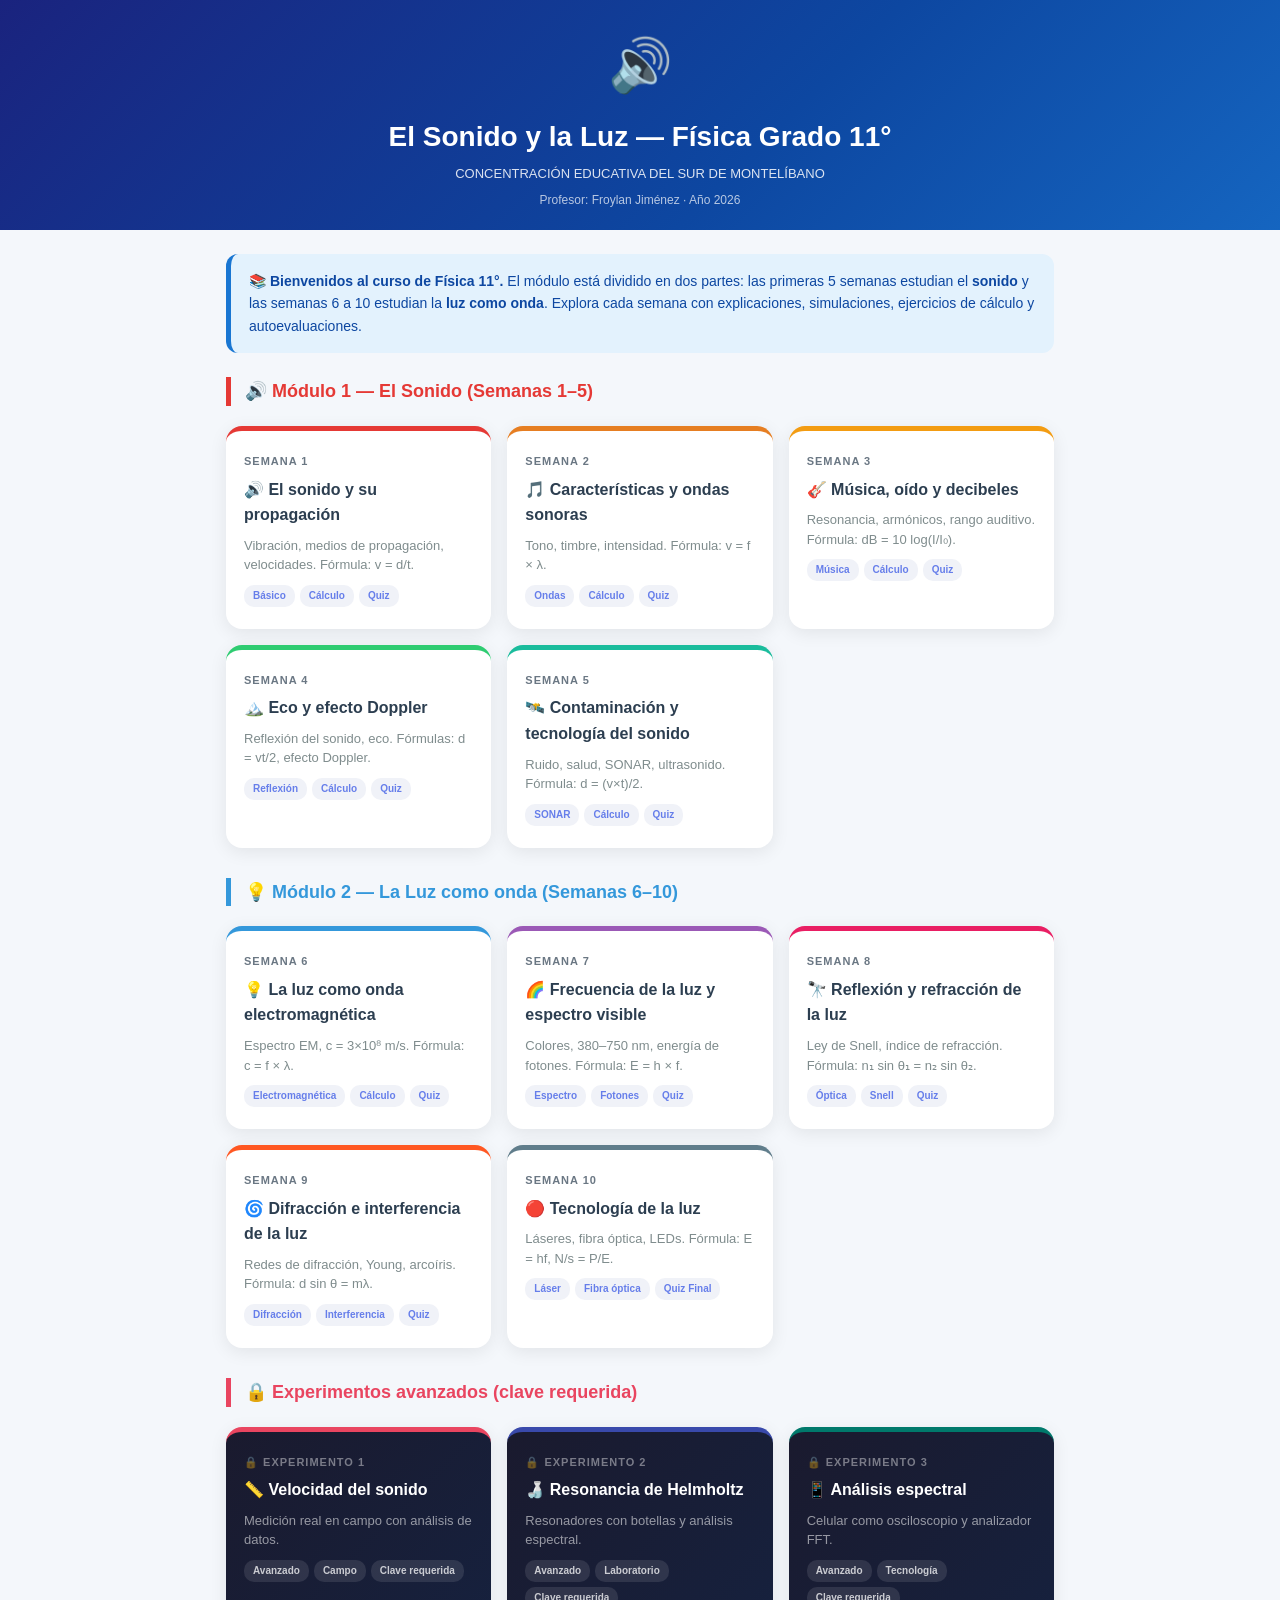
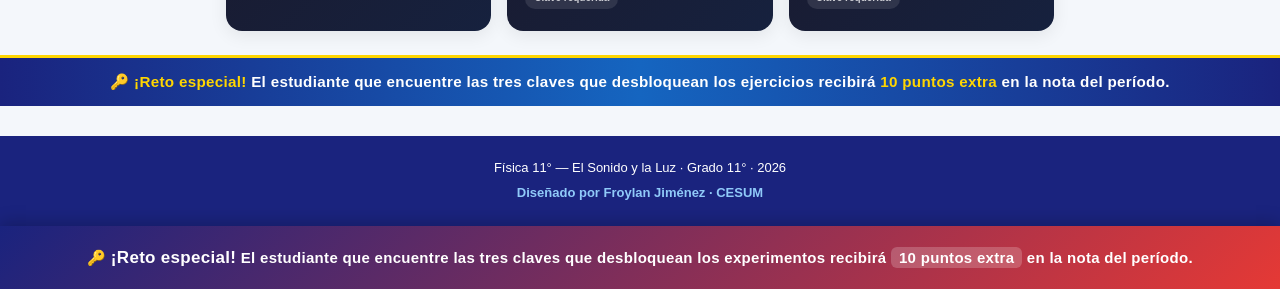
==== commit 02e6f657: "fix: uniformar opciones de quiz y añadir banner de reto especial - Acortar opciones correctas que de" ====
--- a/index.html
+++ b/index.html
@@ -114,6 +114,10 @@
   </div>
 </div>
 
+<div style="background:linear-gradient(90deg,#1a237e,#1565c0,#1a237e);color:#fff;text-align:center;padding:.75rem 1rem;font-size:.95rem;font-weight:600;letter-spacing:.02em;border-top:3px solid #ffd600;">
+  🔑 <span style="color:#ffd600">¡Reto especial!</span> El estudiante que encuentre las <strong>tres claves</strong> que desbloquean los ejercicios recibirá <strong style="color:#ffd600">10 puntos extra</strong> en la nota del período.
+</div>
+
 <footer class="site-footer">
   Física 11° — El Sonido y la Luz · Grado 11° · 2026
   <div class="creditos">Diseñado por Froylan Jiménez · CESUM</div>
@@ -147,6 +151,10 @@
     </div>
     <div id="expContent"></div>
   </div>
+</div>
+
+<div style="margin:0;padding:18px 20px;background:linear-gradient(135deg,#1a237e 0%,#e53935 100%);color:white;text-align:center;font-size:15px;font-weight:700;letter-spacing:.3px;box-shadow:0 -4px 16px rgba(0,0,0,.2)">
+  🔑 <span style="font-size:17px">¡Reto especial!</span> El estudiante que encuentre las tres claves que desbloquean los experimentos recibirá <span style="background:rgba(255,255,255,.2);border-radius:6px;padding:2px 8px">10 puntos extra</span> en la nota del período.
 </div>
 
 <script>
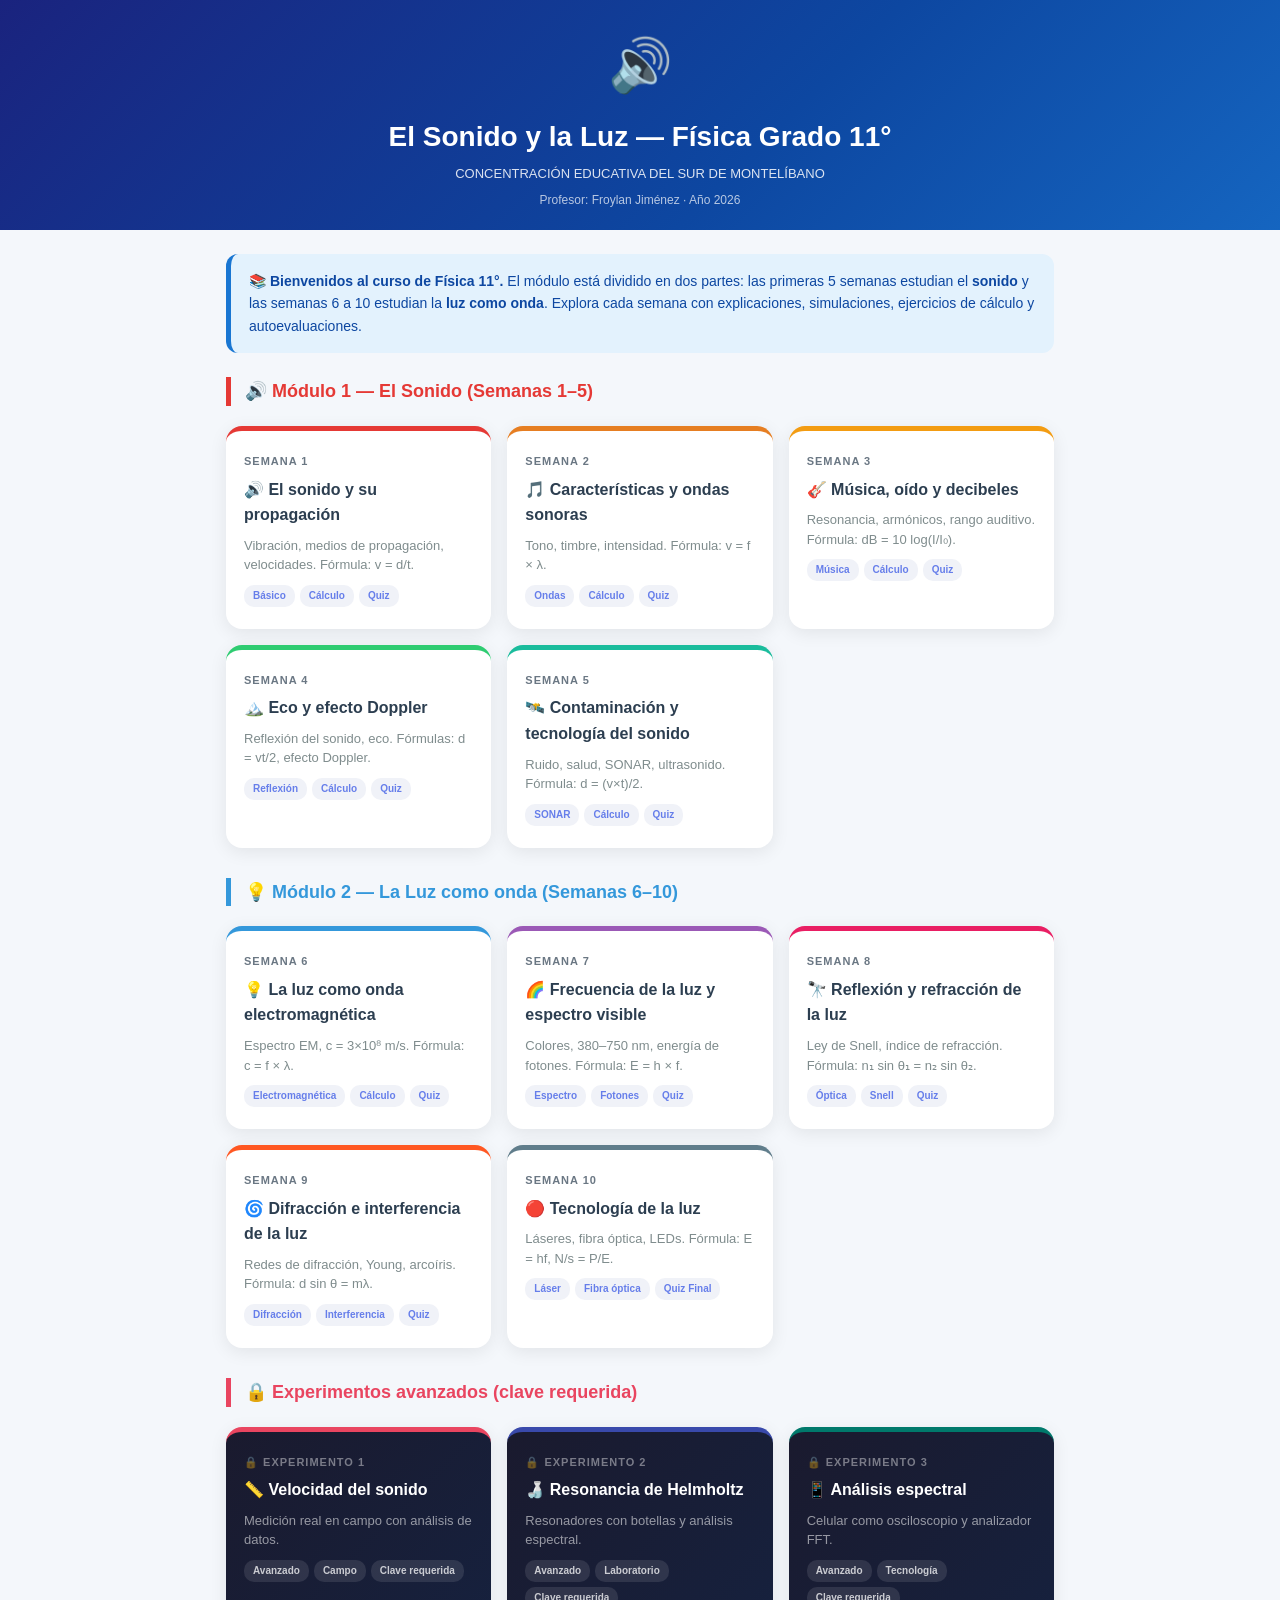
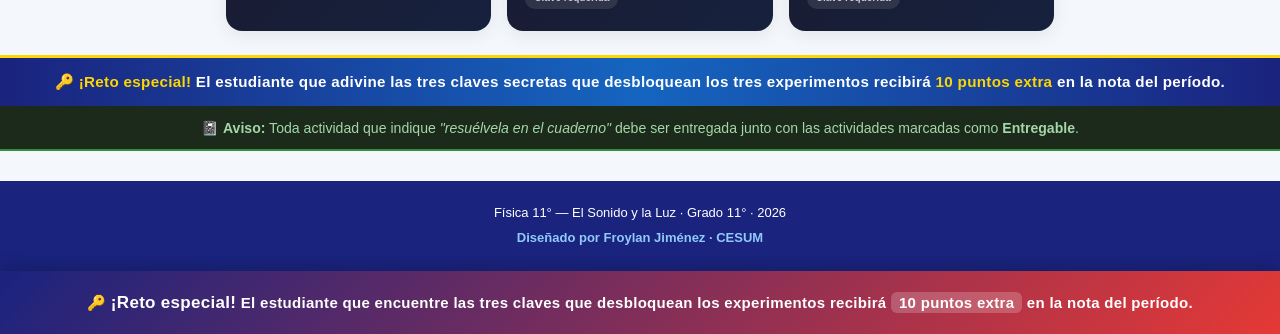
==== commit cce1c711: "fix: eliminar pistas en entregables y actualizar avisos en index - Remover procedimientos/fórmulas d" ====
--- a/index.html
+++ b/index.html
@@ -114,8 +114,11 @@
   </div>
 </div>
 
-<div style="background:linear-gradient(90deg,#1a237e,#1565c0,#1a237e);color:#fff;text-align:center;padding:.75rem 1rem;font-size:.95rem;font-weight:600;letter-spacing:.02em;border-top:3px solid #ffd600;">
-  🔑 <span style="color:#ffd600">¡Reto especial!</span> El estudiante que encuentre las <strong>tres claves</strong> que desbloquean los ejercicios recibirá <strong style="color:#ffd600">10 puntos extra</strong> en la nota del período.
+<div style="background:linear-gradient(90deg,#1a237e,#1565c0,#1a237e);color:#fff;text-align:center;padding:.75rem 1.2rem;font-size:.95rem;font-weight:600;letter-spacing:.02em;border-top:3px solid #ffd600;">
+  🔑 <span style="color:#ffd600">¡Reto especial!</span> El estudiante que adivine las <strong>tres claves secretas</strong> que desbloquean los <strong>tres experimentos</strong> recibirá <strong style="color:#ffd600">10 puntos extra</strong> en la nota del período.
+</div>
+<div style="background:#1b2a1b;color:#a5d6a7;text-align:center;padding:.65rem 1.2rem;font-size:.88rem;font-weight:500;border-bottom:2px solid #388e3c;">
+  📓 <strong>Aviso:</strong> Toda actividad que indique <em>"resuélvela en el cuaderno"</em> debe ser entregada junto con las actividades marcadas como <strong>Entregable</strong>.
 </div>
 
 <footer class="site-footer">
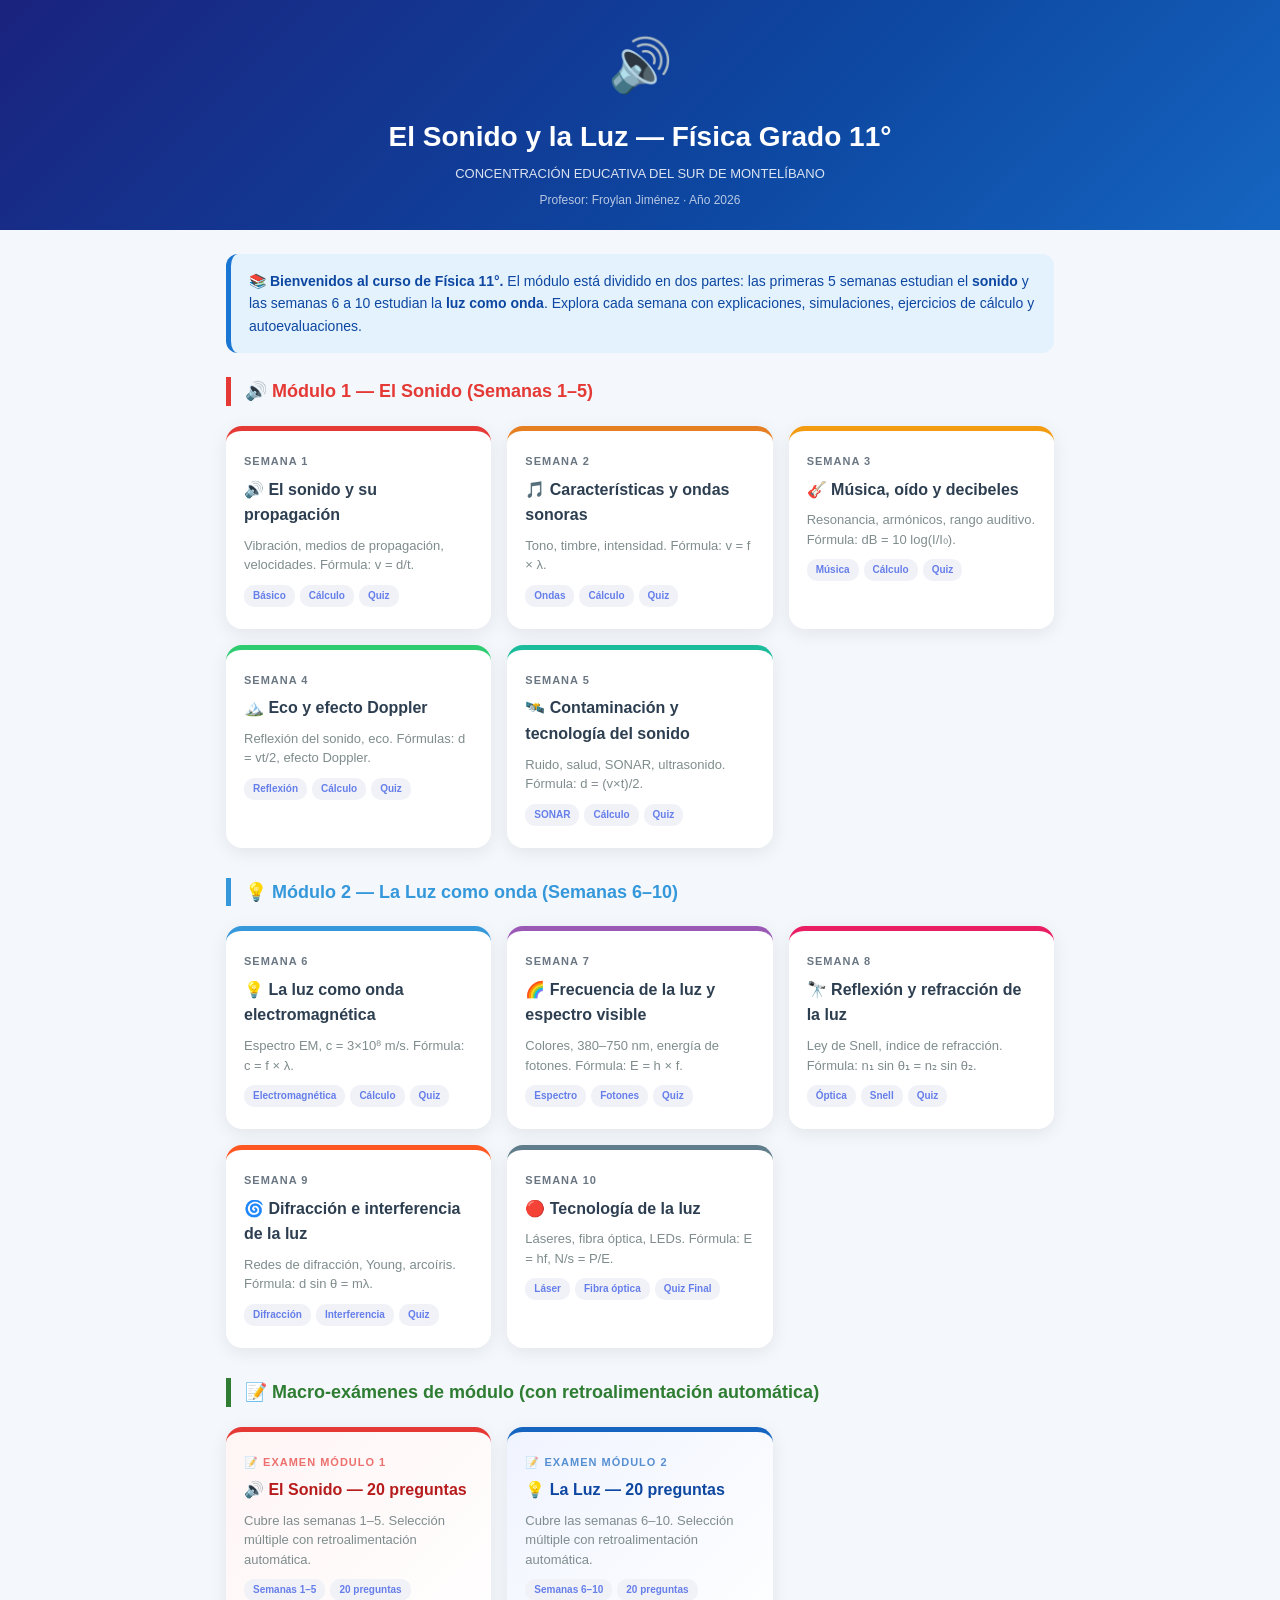
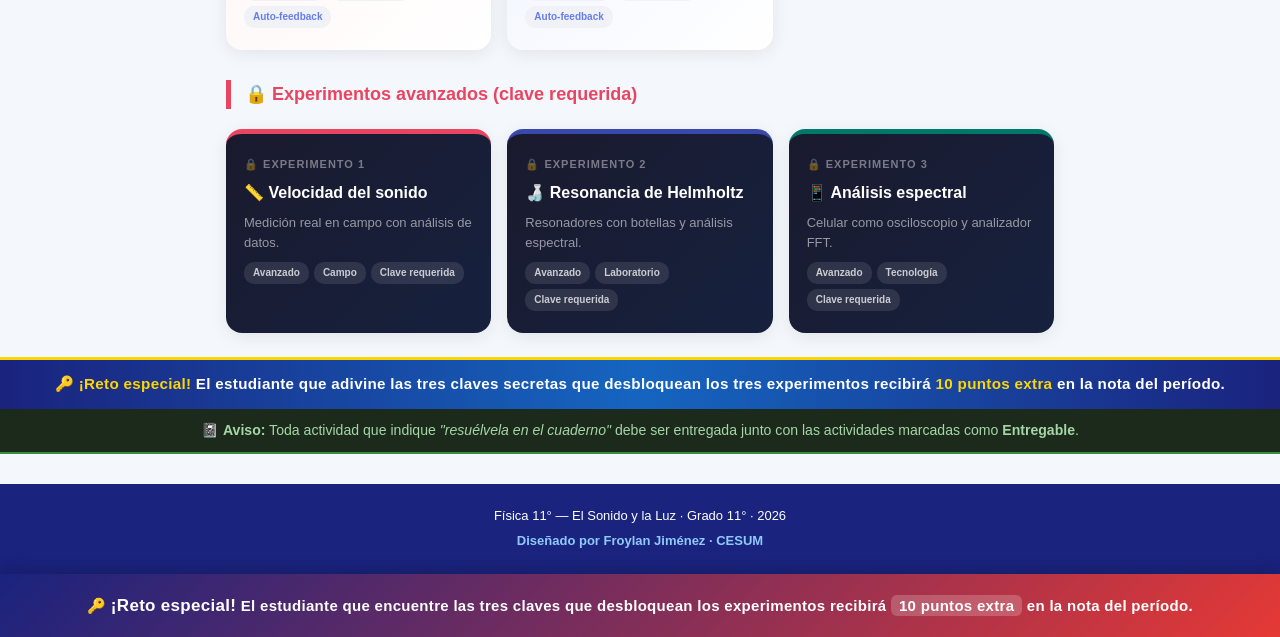
==== commit bfa851af: "Fix comp-section visibility, add hints, add macro-exams - Move comp-section inside container in all " ====
--- a/index.html
+++ b/index.html
@@ -87,6 +87,23 @@
       <div class="week-title">🔴 Tecnología de la luz</div>
       <div class="week-desc">Láseres, fibra óptica, LEDs. Fórmula: E = hf, N/s = P/E.</div>
       <div class="week-tags"><span class="tag">Láser</span><span class="tag">Fibra óptica</span><span class="tag">Quiz Final</span></div>
+    </a>
+  </div>
+
+  <!-- MACRO-EXÁMENES -->
+  <h3 style="font-size:18px;font-weight:800;color:#2e7d32;margin:30px 0 12px 0;padding-left:14px;border-left:5px solid #2e7d32">📝 Macro-exámenes de módulo (con retroalimentación automática)</h3>
+  <div class="weeks-grid">
+    <a href="examen-modulo1.html" class="week-card" style="border-color:#e53935;background:linear-gradient(135deg,#fff5f5,#fff)">
+      <div class="week-num" style="color:#e53935">📝 Examen Módulo 1</div>
+      <div class="week-title" style="color:#b71c1c">🔊 El Sonido — 20 preguntas</div>
+      <div class="week-desc">Cubre las semanas 1–5. Selección múltiple con retroalimentación automática.</div>
+      <div class="week-tags"><span class="tag">Semanas 1–5</span><span class="tag">20 preguntas</span><span class="tag">Auto-feedback</span></div>
+    </a>
+    <a href="examen-modulo2.html" class="week-card" style="border-color:#1565c0;background:linear-gradient(135deg,#f0f4ff,#fff)">
+      <div class="week-num" style="color:#1565c0">📝 Examen Módulo 2</div>
+      <div class="week-title" style="color:#0d47a1">💡 La Luz — 20 preguntas</div>
+      <div class="week-desc">Cubre las semanas 6–10. Selección múltiple con retroalimentación automática.</div>
+      <div class="week-tags"><span class="tag">Semanas 6–10</span><span class="tag">20 preguntas</span><span class="tag">Auto-feedback</span></div>
     </a>
   </div>
 
